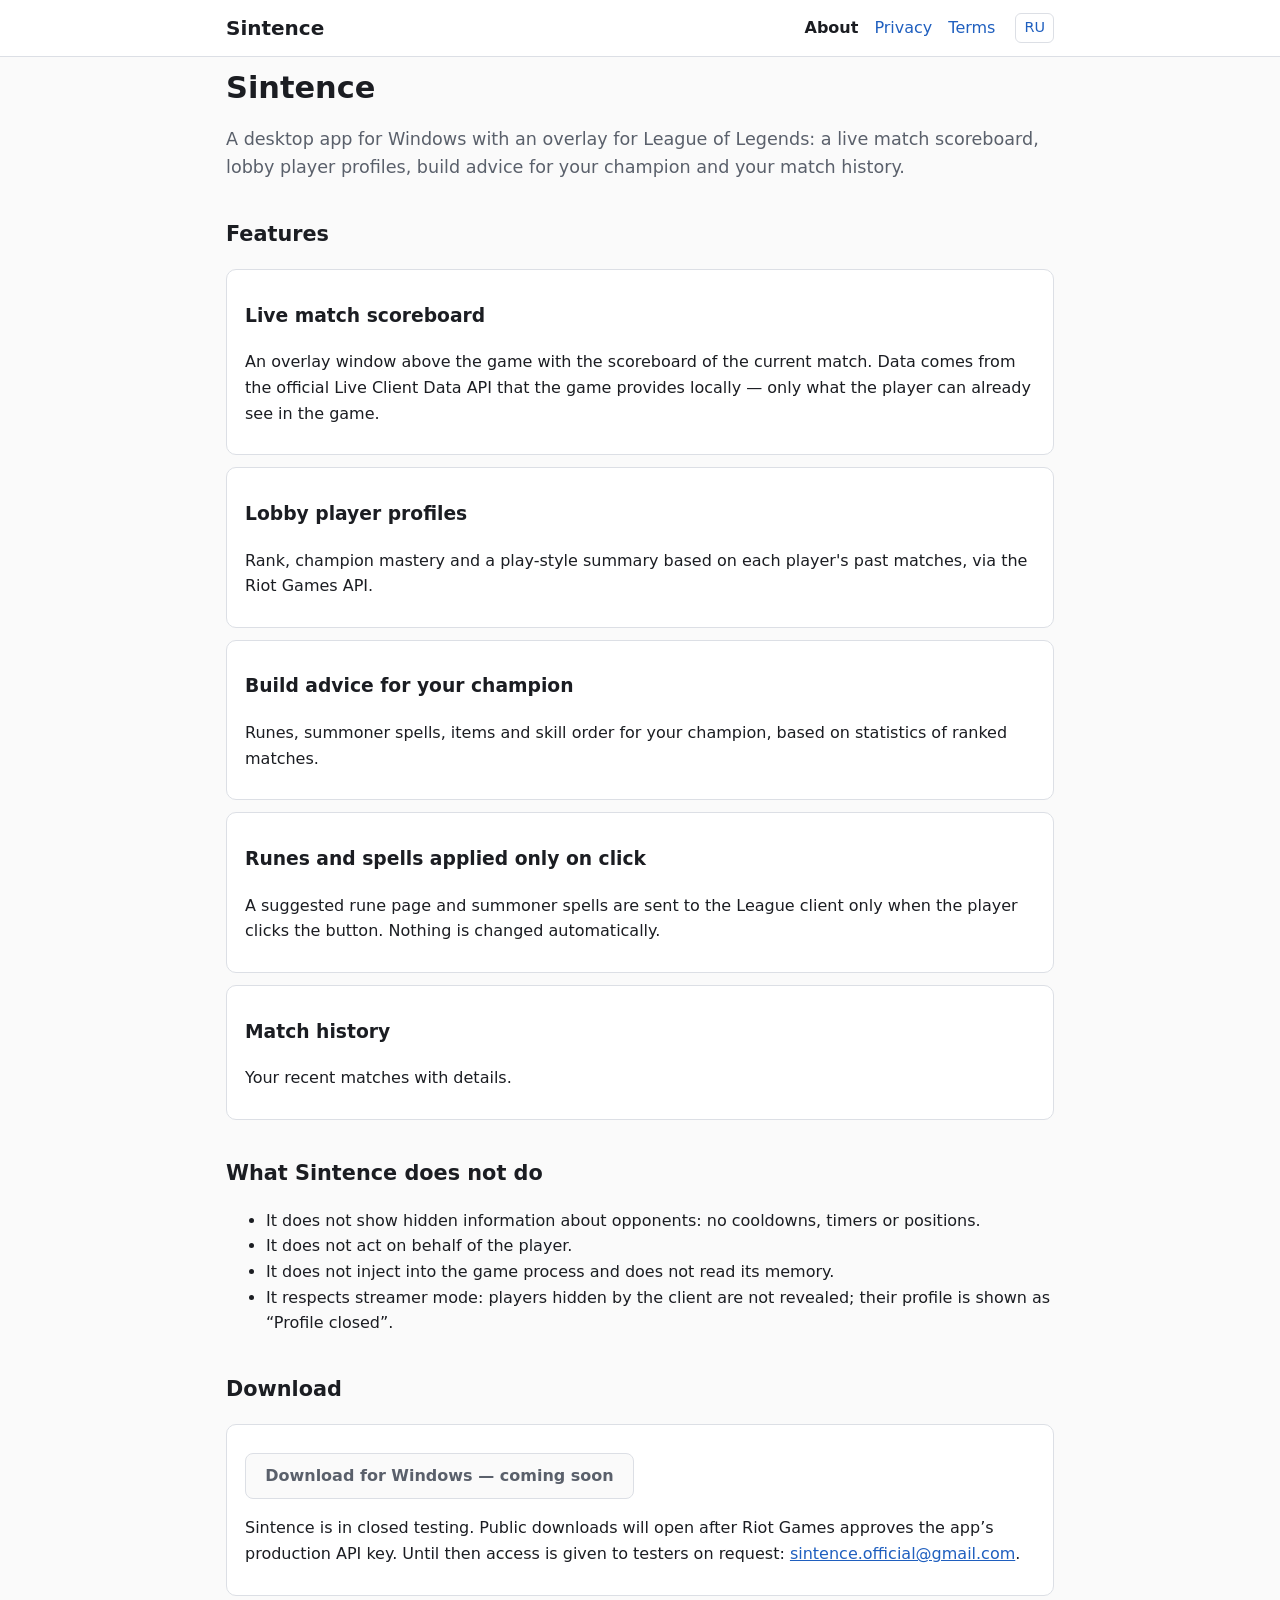
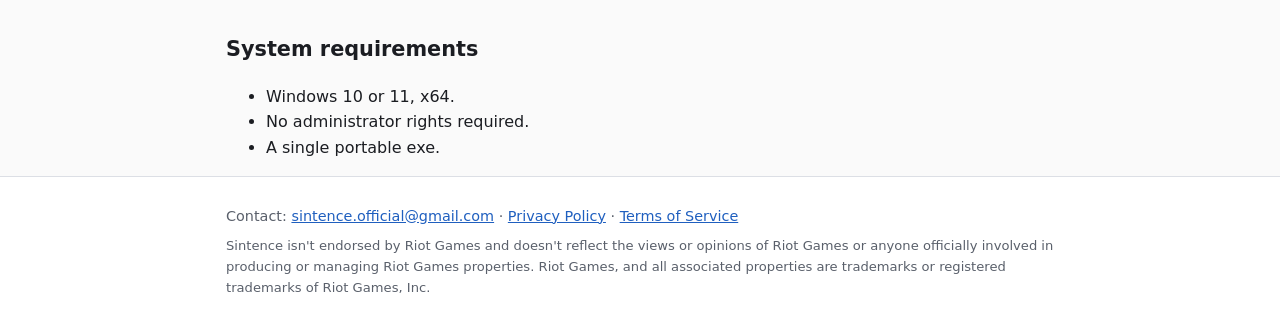
==== index.html @ d27a2a9b "Сайт Sintence: о продукте, Privacy Policy, Terms of Service (EN/RU), заглушка скачивания Co-Authored" ====
<!doctype html>
<html lang="en">
<head>
<meta charset="utf-8">
<meta name="viewport" content="width=device-width, initial-scale=1">
<meta name="color-scheme" content="dark light">
<title>Sintence</title>
<meta name="description" content="Sintence is a Windows overlay app for League of Legends.">
<link rel="stylesheet" href="assets/style.css">
<link rel="alternate" hreflang="ru" href="ru/index.html">
</head>
<body>
<header><div class="wrap">
<a class="brand" href="index.html">Sintence</a>
<nav><a href="index.html" aria-current="page">About</a><a href="privacy.html">Privacy</a><a href="terms.html">Terms</a></nav>
<a class="lang" href="ru/index.html" hreflang="ru" lang="ru">RU</a>
</div></header>
<main class="wrap">
<h1>Sintence</h1>
<p class="lead">A desktop app for Windows with an overlay for League of Legends: a live match scoreboard, lobby player profiles, build advice for your champion and your match history.</p>
<!-- Screenshots will be added here later.
<section class="shots">
  <img src="assets/shot-overlay.png" alt="Sintence overlay">
</section>
-->
<h2>Features</h2>
<div class="card"><h3>Live match scoreboard</h3><p>An overlay window above the game with the scoreboard of the current match. Data comes from the official Live Client Data API that the game provides locally &mdash; only what the player can already see in the game.</p></div>
<div class="card"><h3>Lobby player profiles</h3><p>Rank, champion mastery and a play-style summary based on each player's past matches, via the Riot Games API.</p></div>
<div class="card"><h3>Build advice for your champion</h3><p>Runes, summoner spells, items and skill order for your champion, based on statistics of ranked matches.</p></div>
<div class="card"><h3>Runes and spells applied only on click</h3><p>A suggested rune page and summoner spells are sent to the League client only when the player clicks the button. Nothing is changed automatically.</p></div>
<div class="card"><h3>Match history</h3><p>Your recent matches with details.</p></div>
<h2>What Sintence does not do</h2>
<ul>
<li>It does not show hidden information about opponents: no cooldowns, timers or positions.</li>
<li>It does not act on behalf of the player.</li>
<li>It does not inject into the game process and does not read its memory.</li>
<li>It respects streamer mode: players hidden by the client are not revealed; their profile is shown as &ldquo;Profile closed&rdquo;.</li>
</ul>
<h2 id="download">Download</h2>
<div class="card download"><p><span class="btn" aria-disabled="true">Download for Windows &mdash; coming soon</span></p>
<p>Sintence is in closed testing. Public downloads will open after Riot Games approves the app&rsquo;s production API key. Until then access is given to testers on request: <a href="mailto:sintence.official@gmail.com">sintence.official@gmail.com</a>.</p></div>
<h2>System requirements</h2>
<ul>
<li>Windows 10 or 11, x64.</li>
<li>No administrator rights required.</li>
<li>A single portable exe.</li>
</ul>
</main>
<footer><div class="wrap">
<p>Contact: <a href="mailto:sintence.official@gmail.com">sintence.official@gmail.com</a> · <a href="privacy.html">Privacy Policy</a> · <a href="terms.html">Terms of Service</a></p>
<p class="legal" lang="en">Sintence isn't endorsed by Riot Games and doesn't reflect the views or opinions of Riot Games or anyone officially involved in producing or managing Riot Games properties. Riot Games, and all associated properties are trademarks or registered trademarks of Riot Games, Inc.</p>
</div></footer>
</body>
</html>
---- assets/style.css ----
:root{--bg:#0f1115;--panel:#171a21;--text:#e6e8ec;--muted:#9aa1ad;--accent:#6aa9ff;--border:#2a2f3a}
@media (prefers-color-scheme: light){:root{--bg:#fafafa;--panel:#fff;--text:#1b1d22;--muted:#5a606b;--accent:#1f5fbf;--border:#dcdfe5}}
*{box-sizing:border-box}
html{-webkit-text-size-adjust:100%}
body{margin:0;background:var(--bg);color:var(--text);font:16px/1.6 system-ui,-apple-system,"Segoe UI",Roboto,sans-serif;overflow-wrap:anywhere}
a{color:var(--accent)}
.wrap{max-width:860px;margin:0 auto;padding:0 16px}
header{border-bottom:1px solid var(--border);background:var(--panel)}
header .wrap{display:flex;flex-wrap:wrap;align-items:center;gap:8px 20px;padding-top:12px;padding-bottom:12px}
.brand{font-weight:700;font-size:1.25rem;text-decoration:none;color:var(--text);margin-right:auto}
nav{display:flex;flex-wrap:wrap;gap:4px 16px}
nav a{text-decoration:none}
nav a[aria-current]{color:var(--text);font-weight:600}
.lang{border:1px solid var(--border);border-radius:6px;padding:2px 8px;text-decoration:none;font-size:.9rem}
main{padding:24px 0 40px}
h1{font-size:1.9rem;line-height:1.25;margin:.4em 0}
h2{font-size:1.3rem;margin-top:1.8em}
.lead{font-size:1.1rem;color:var(--muted)}
.card{background:var(--panel);border:1px solid var(--border);border-radius:10px;padding:12px 18px;margin:12px 0}
.table-wrap{overflow-x:auto}
table{border-collapse:collapse;width:100%}
th,td{border:1px solid var(--border);padding:8px 10px;text-align:left;vertical-align:top}
th{background:var(--panel)}
code{font-size:.92em}
footer{border-top:1px solid var(--border);background:var(--panel);color:var(--muted);font-size:.9rem;padding:20px 0}
footer p{margin:.5em 0}
.legal{font-size:.82rem}
.btn{display:inline-block;padding:.6em 1.2em;border-radius:8px;border:1px solid var(--border);background:var(--bg);color:var(--muted);font-weight:600;cursor:not-allowed;user-select:none}
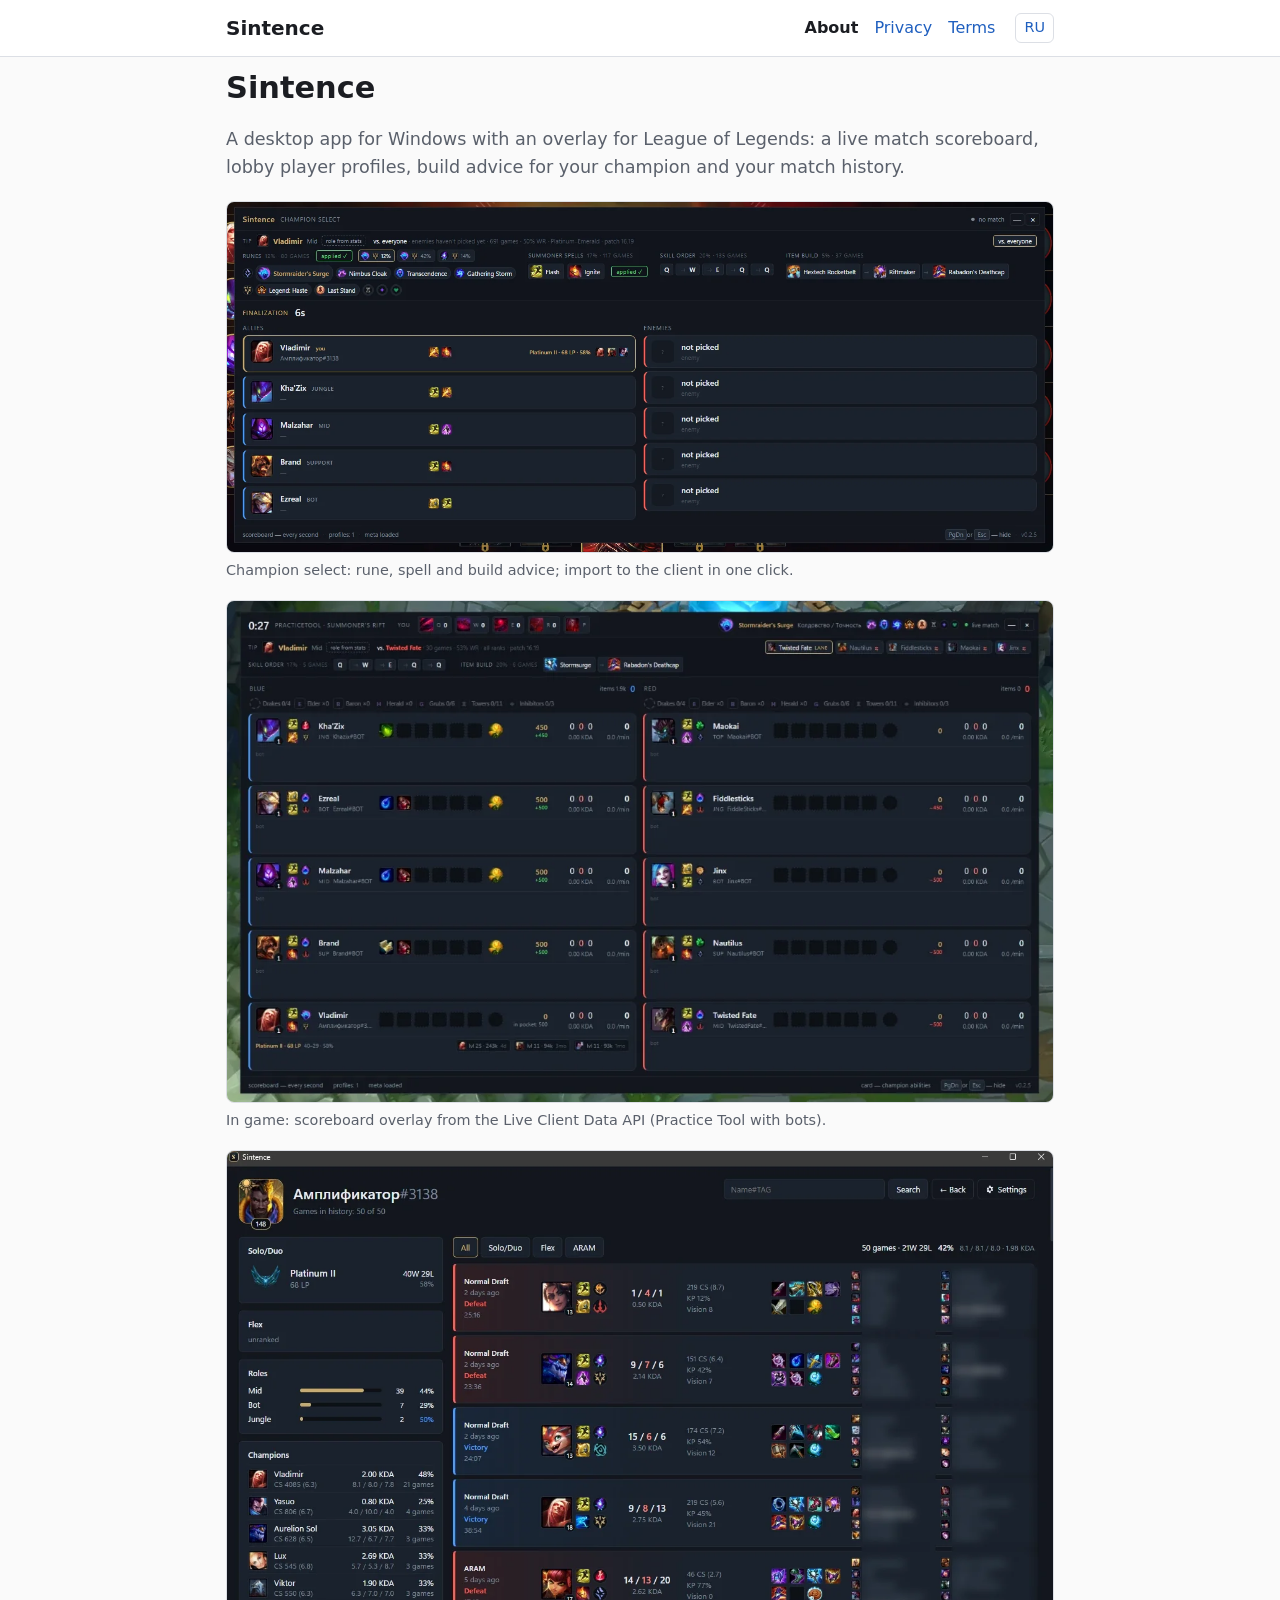
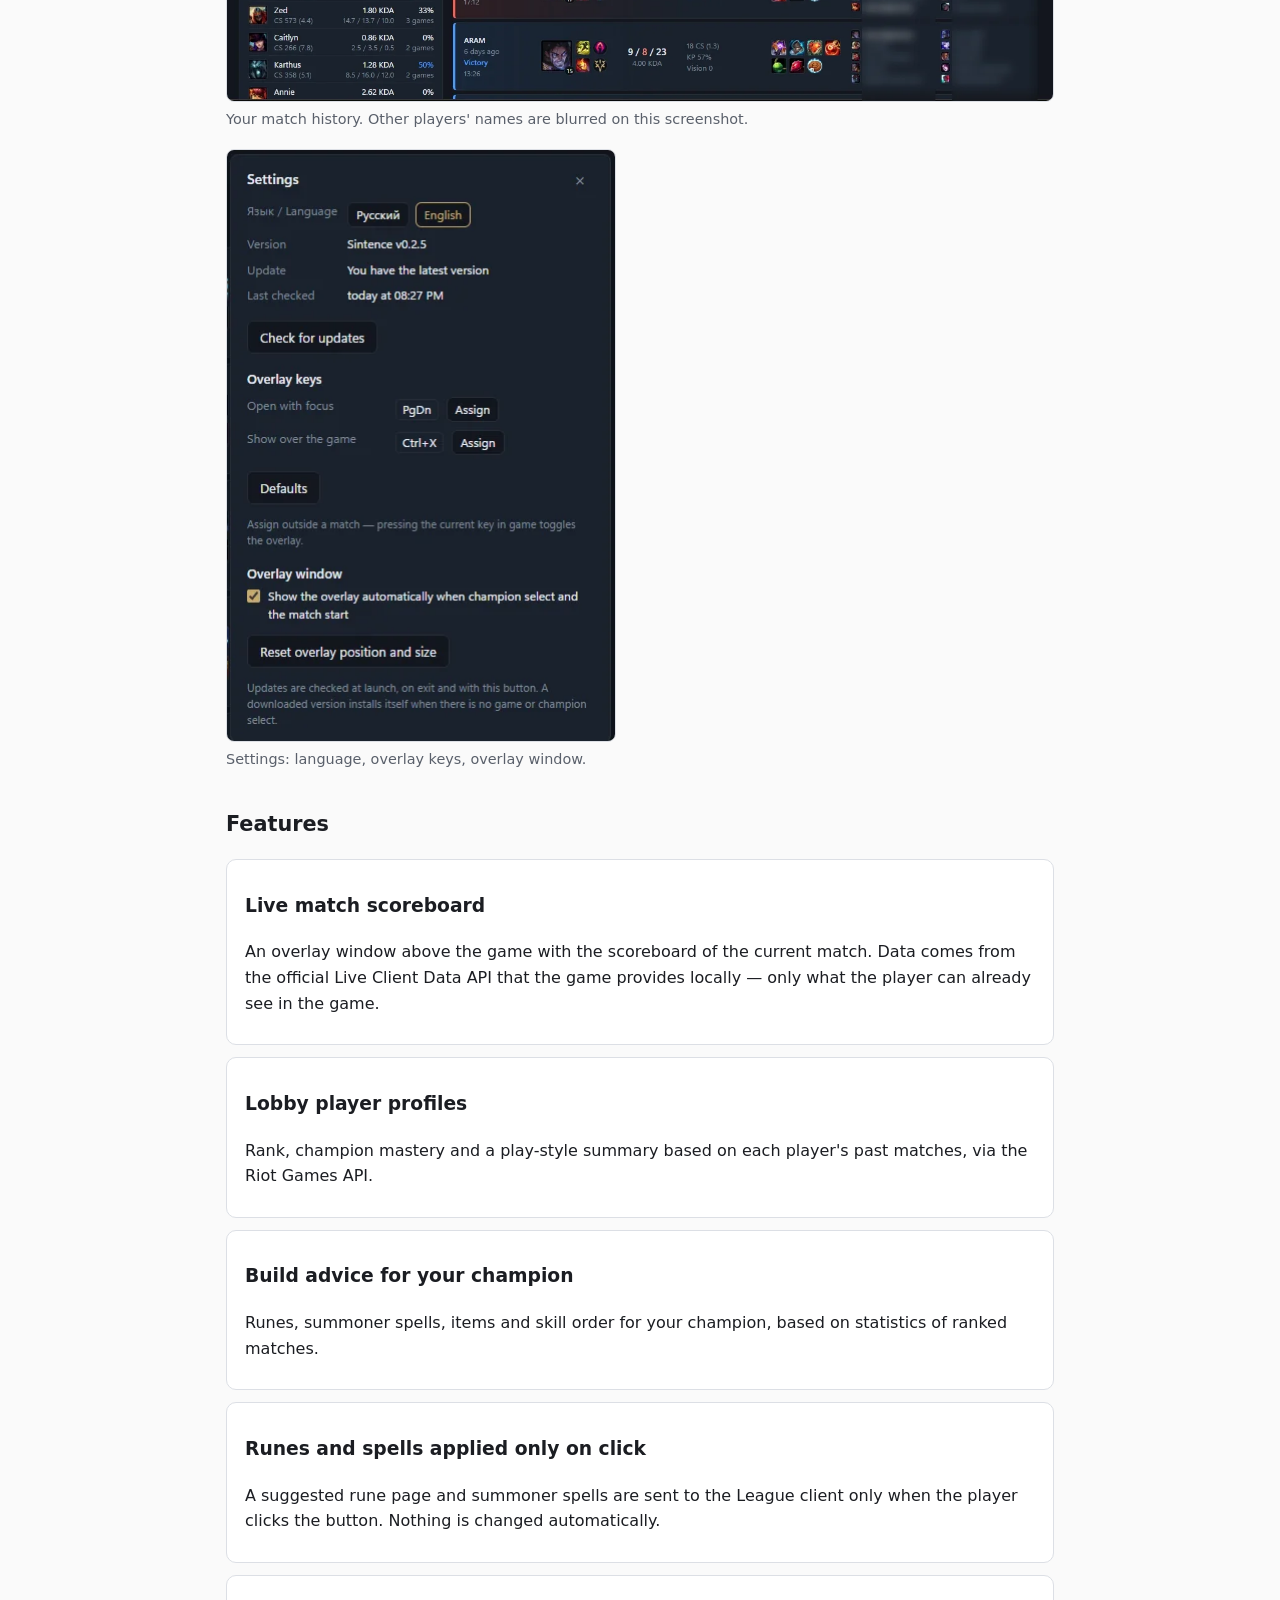
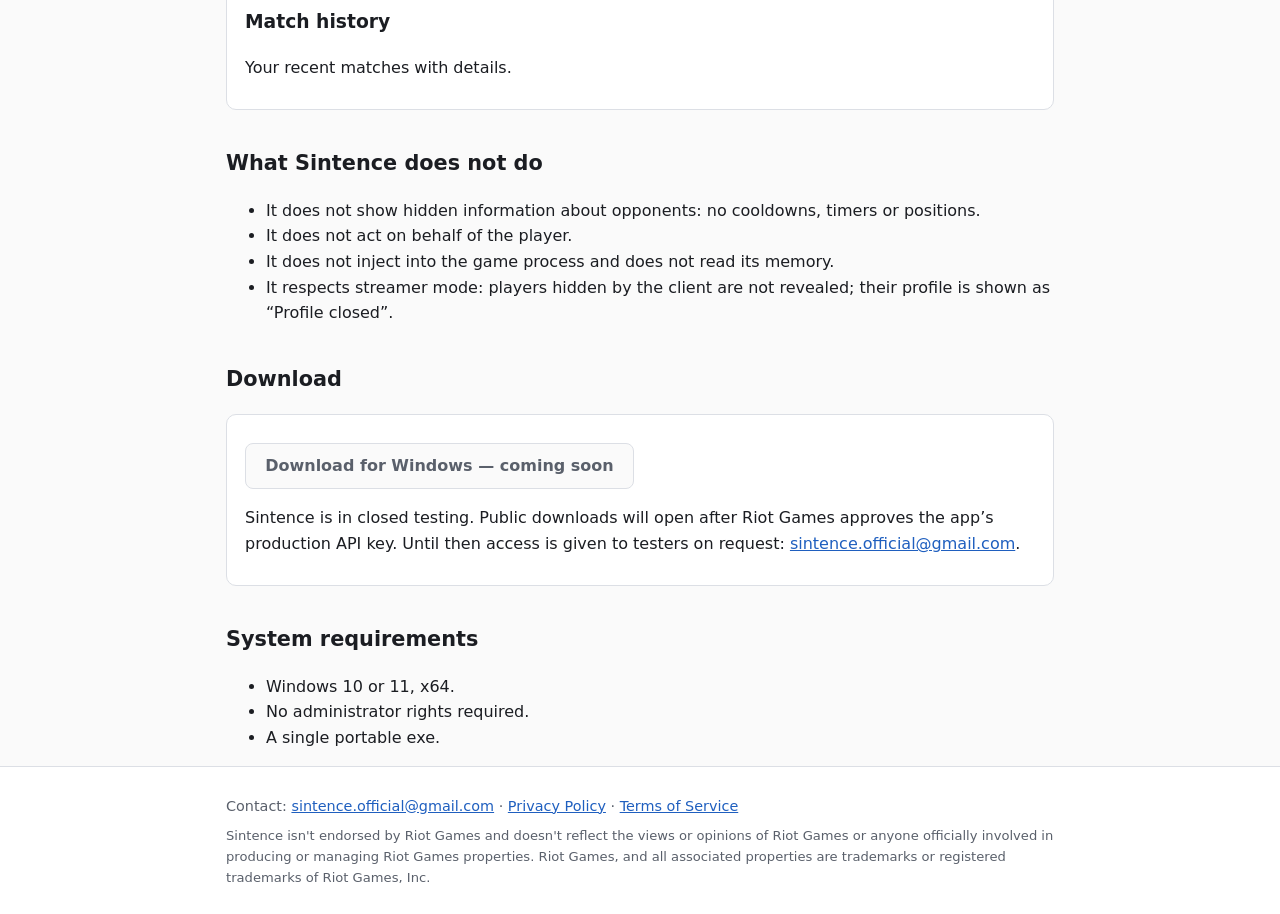
==== commit 8e027be4: "Скриншоты на главной: выбор чемпиона, оверлей в матче, профиль, настройки Co-Authored-By: Claude Opu" ====
--- a/index.html
+++ b/index.html
@@ -7,7 +7,10 @@
 <title>Sintence</title>
 <meta name="description" content="Sintence is a Windows overlay app for League of Legends.">
 <link rel="stylesheet" href="assets/style.css">
-<link rel="alternate" hreflang="ru" href="ru/index.html">
+<link rel="canonical" href="https://sintence.ru/">
+<link rel="alternate" hreflang="en" href="https://sintence.ru/">
+<link rel="alternate" hreflang="ru" href="https://sintence.ru/ru/">
+<link rel="alternate" hreflang="x-default" href="https://sintence.ru/">
 </head>
 <body>
 <header><div class="wrap">
@@ -18,11 +21,12 @@
 <main class="wrap">
 <h1>Sintence</h1>
 <p class="lead">A desktop app for Windows with an overlay for League of Legends: a live match scoreboard, lobby player profiles, build advice for your champion and your match history.</p>
-<!-- Screenshots will be added here later.
 <section class="shots">
-  <img src="assets/shot-overlay.png" alt="Sintence overlay">
+<figure><a href="assets/shot-champselect.webp"><img src="assets/shot-champselect.webp" alt="Sintence in champion select" width="1475" height="625" loading="lazy"></a><figcaption>Champion select: rune, spell and build advice; import to the client in one click.</figcaption></figure>
+<figure><a href="assets/shot-ingame.webp"><img src="assets/shot-ingame.webp" alt="Sintence overlay in a match" width="1170" height="710" loading="lazy"></a><figcaption>In game: scoreboard overlay from the Live Client Data API (Practice Tool with bots).</figcaption></figure>
+<figure><a href="assets/shot-profile.webp"><img src="assets/shot-profile.webp" alt="Sintence profile window" width="1335" height="889" loading="lazy"></a><figcaption>Your match history. Other players' names are blurred on this screenshot.</figcaption></figure>
+<figure class="narrow"><a href="assets/shot-settings.webp"><img src="assets/shot-settings.webp" alt="Sintence settings" width="387" height="589" loading="lazy"></a><figcaption>Settings: language, overlay keys, overlay window.</figcaption></figure>
 </section>
--->
 <h2>Features</h2>
 <div class="card"><h3>Live match scoreboard</h3><p>An overlay window above the game with the scoreboard of the current match. Data comes from the official Live Client Data API that the game provides locally &mdash; only what the player can already see in the game.</p></div>
 <div class="card"><h3>Lobby player profiles</h3><p>Rank, champion mastery and a play-style summary based on each player's past matches, via the Riot Games API.</p></div>
--- a/assets/style.css
+++ b/assets/style.css
@@ -26,3 +26,8 @@
 footer p{margin:.5em 0}
 .legal{font-size:.82rem}
 .btn{display:inline-block;padding:.6em 1.2em;border-radius:8px;border:1px solid var(--border);background:var(--bg);color:var(--muted);font-weight:600;cursor:not-allowed;user-select:none}
+.shots{display:grid;gap:18px;margin:20px 0}
+.shots figure{margin:0}
+.shots img{display:block;width:100%;height:auto;border:1px solid var(--border);border-radius:8px}
+.shots .narrow img{max-width:390px}
+.shots figcaption{color:var(--muted);font-size:.9rem;margin-top:6px}
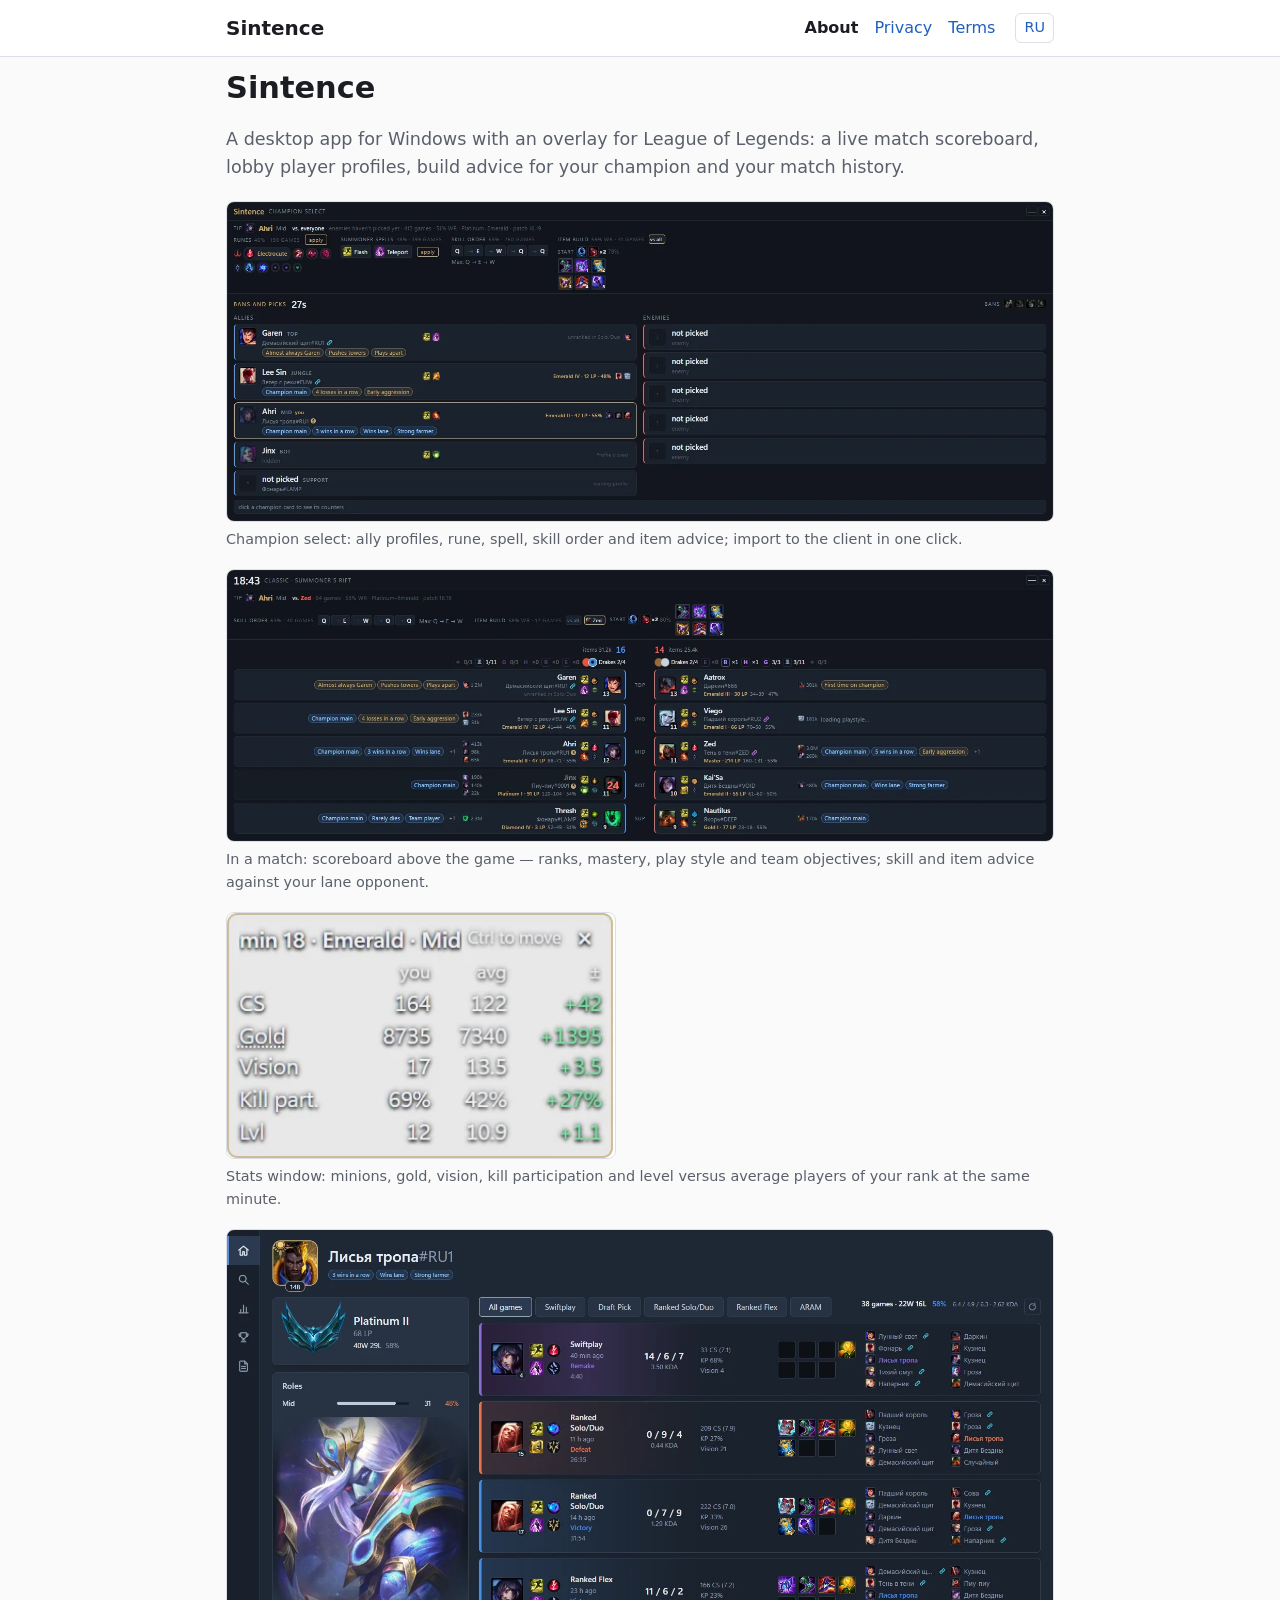
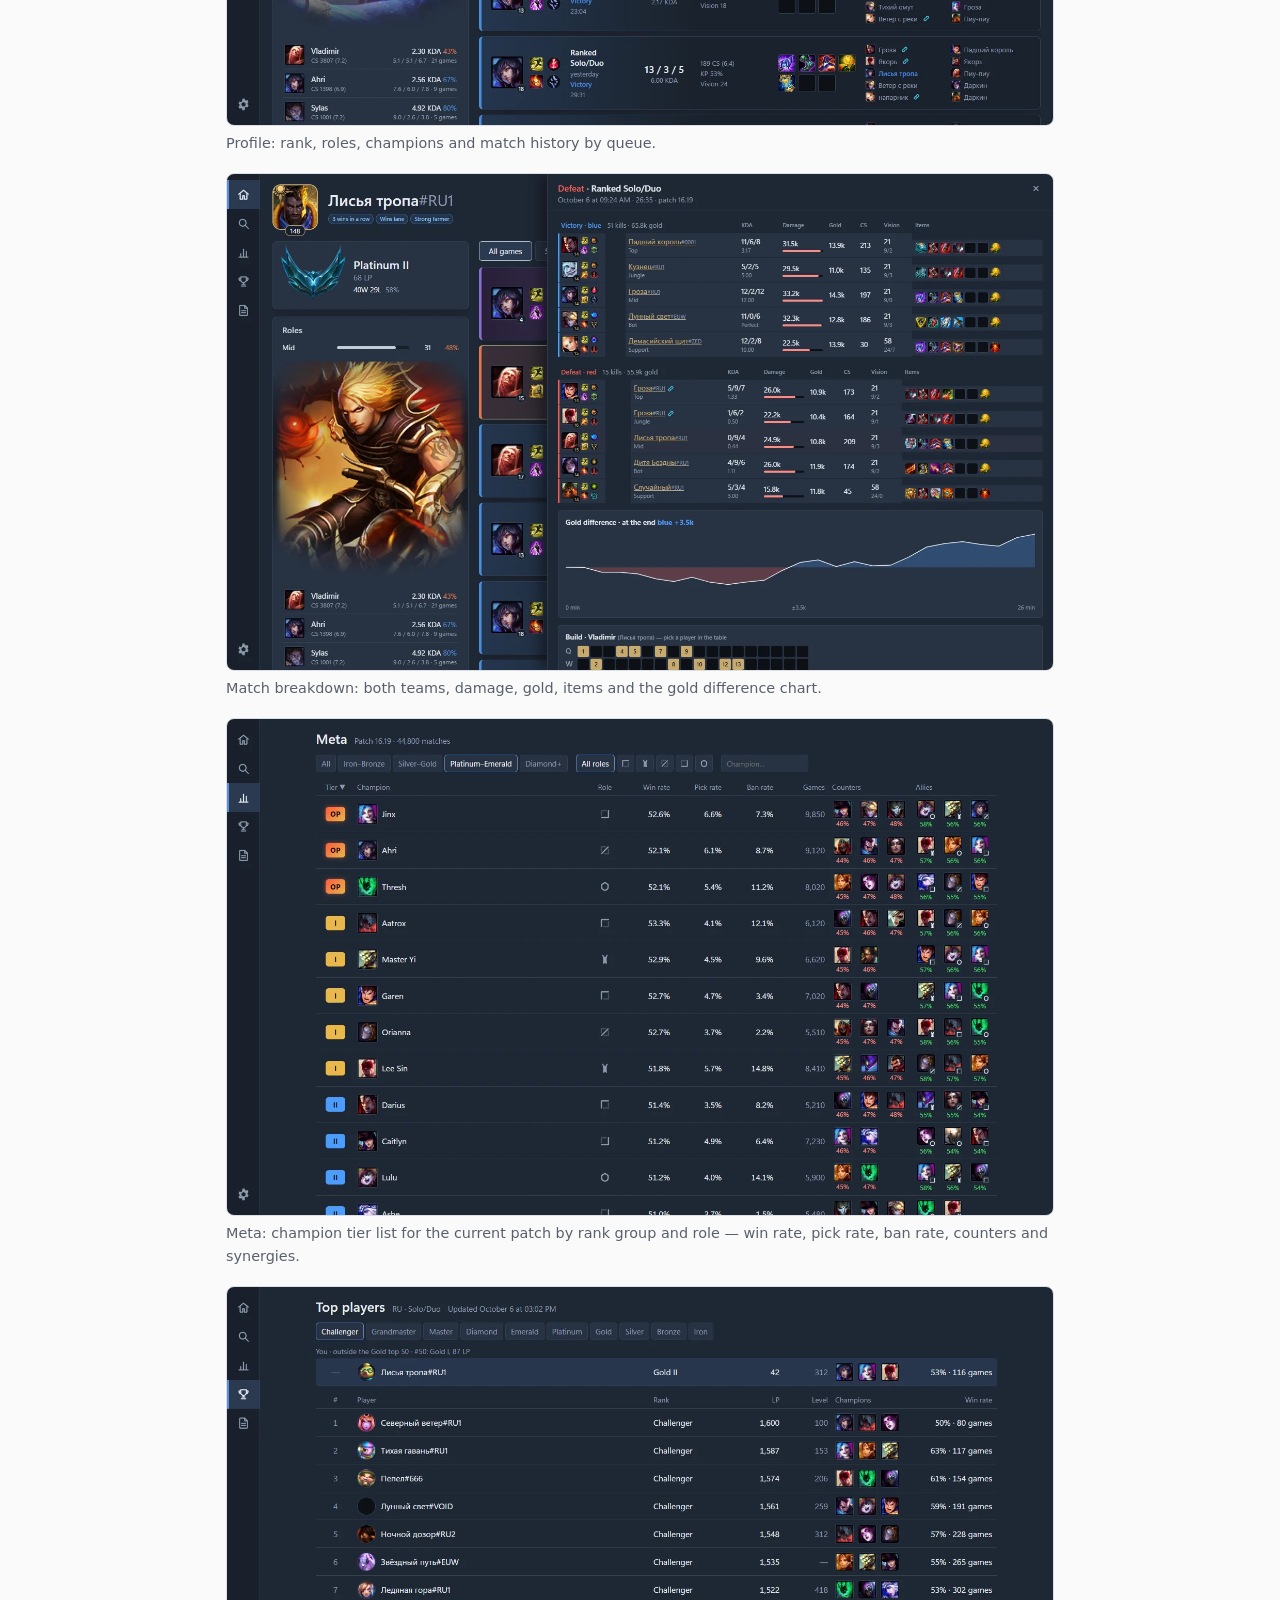
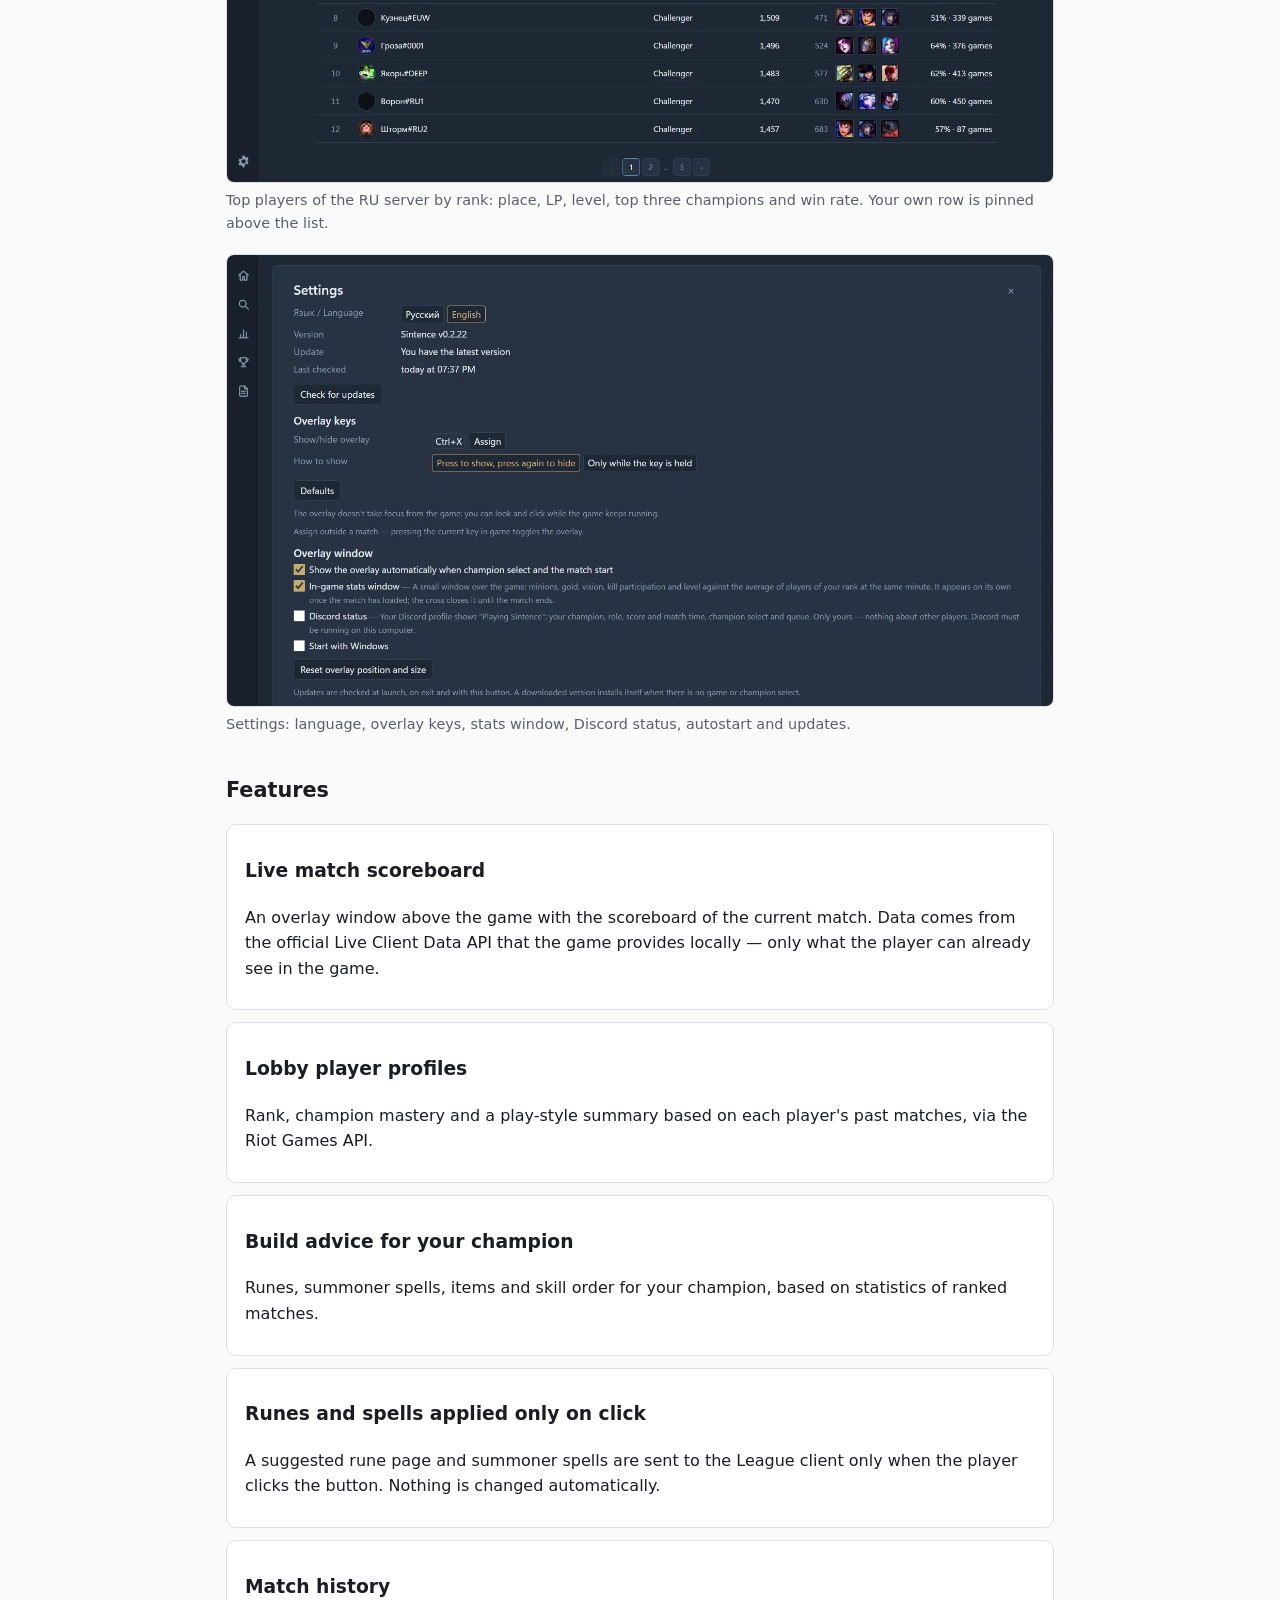
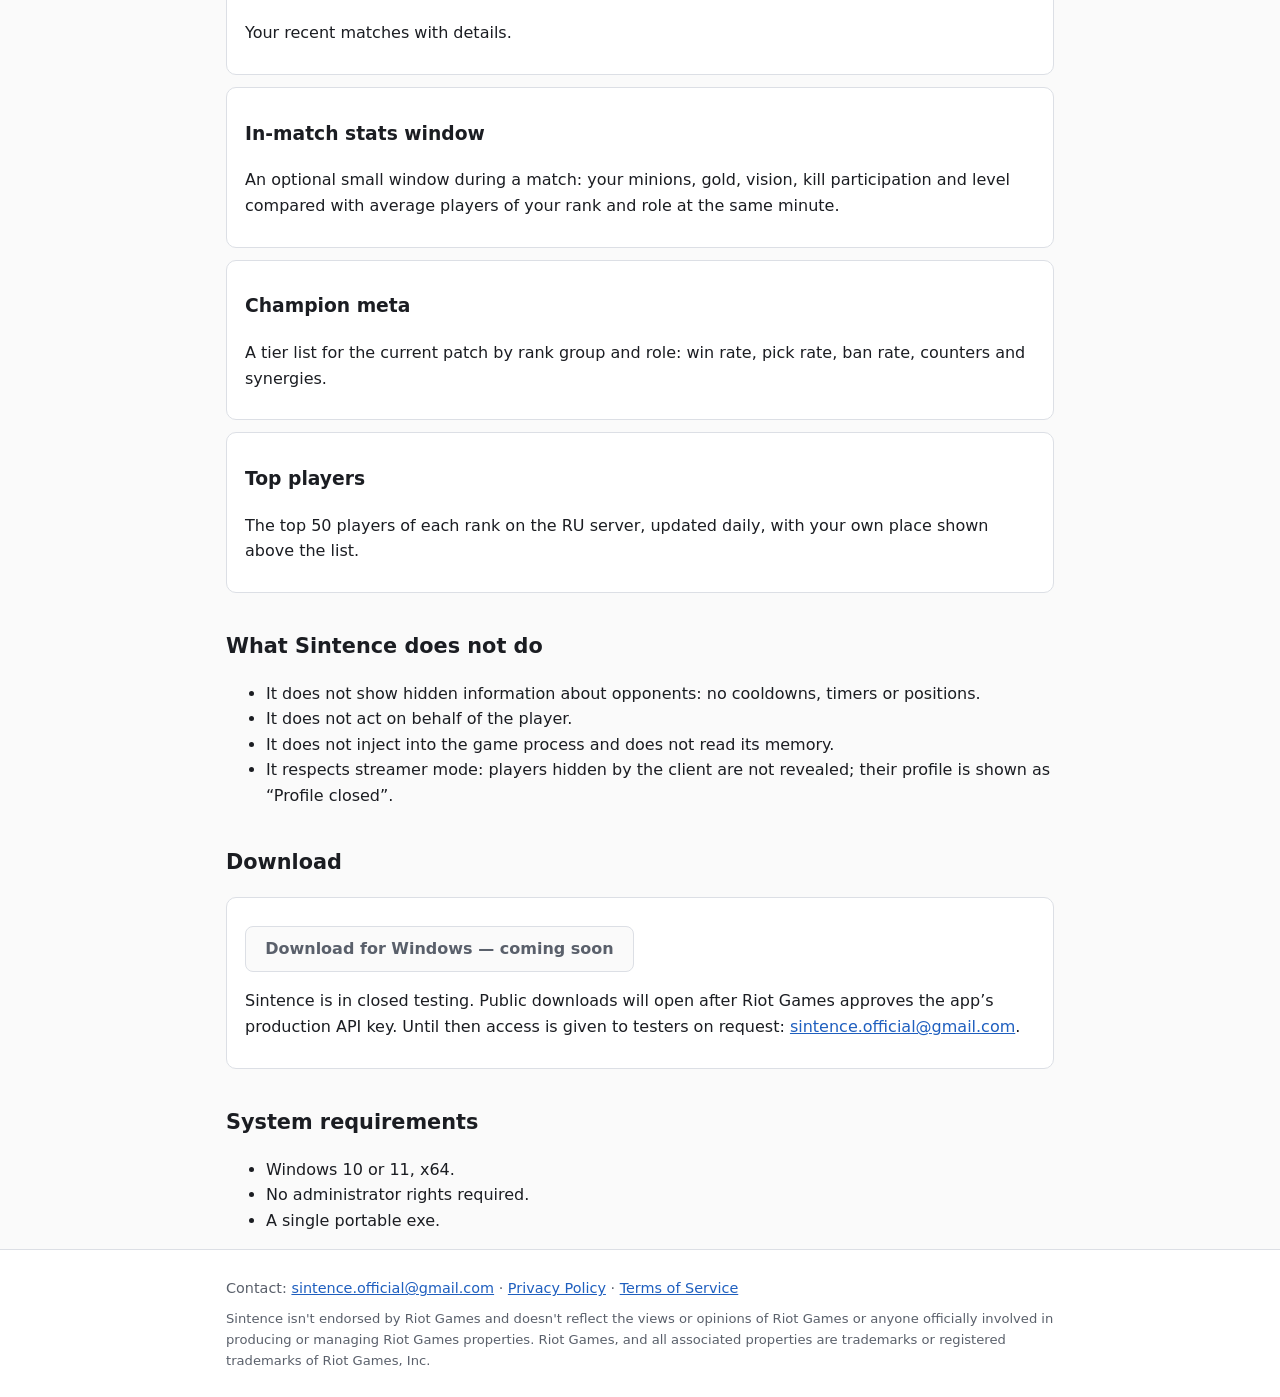
==== commit 1bfdf812: "Главная: новые снимки (8 экранов, ru и en), карточки статистики, меты и топа Co-Authored-By: Claude " ====
--- a/index.html
+++ b/index.html
@@ -22,10 +22,14 @@
 <h1>Sintence</h1>
 <p class="lead">A desktop app for Windows with an overlay for League of Legends: a live match scoreboard, lobby player profiles, build advice for your champion and your match history.</p>
 <section class="shots">
-<figure><a href="assets/shot-champselect.webp"><img src="assets/shot-champselect.webp" alt="Sintence in champion select" width="1475" height="625" loading="lazy"></a><figcaption>Champion select: rune, spell and build advice; import to the client in one click.</figcaption></figure>
-<figure><a href="assets/shot-ingame.webp"><img src="assets/shot-ingame.webp" alt="Sintence overlay in a match" width="1170" height="710" loading="lazy"></a><figcaption>In game: scoreboard overlay from the Live Client Data API (Practice Tool with bots).</figcaption></figure>
-<figure><a href="assets/shot-profile.webp"><img src="assets/shot-profile.webp" alt="Sintence profile window" width="1335" height="889" loading="lazy"></a><figcaption>Your match history. Other players' names are blurred on this screenshot.</figcaption></figure>
-<figure class="narrow"><a href="assets/shot-settings.webp"><img src="assets/shot-settings.webp" alt="Sintence settings" width="387" height="589" loading="lazy"></a><figcaption>Settings: language, overlay keys, overlay window.</figcaption></figure>
+<figure><a href="assets/shot-champselect-en.webp"><img src="assets/shot-champselect-en.webp" alt="Sintence in champion select" width="1600" height="618" loading="lazy"></a><figcaption>Champion select: ally profiles, rune, spell, skill order and item advice; import to the client in one click.</figcaption></figure>
+<figure><a href="assets/shot-ingame-en.webp"><img src="assets/shot-ingame-en.webp" alt="Sintence overlay in a match" width="1600" height="524" loading="lazy"></a><figcaption>In a match: scoreboard above the game — ranks, mastery, play style and team objectives; skill and item advice against your lane opponent.</figcaption></figure>
+<figure class="narrow"><a href="assets/shot-stats-en.webp"><img src="assets/shot-stats-en.webp" alt="In-match stats window" width="190" height="120" loading="lazy"></a><figcaption>Stats window: minions, gold, vision, kill participation and level versus average players of your rank at the same minute.</figcaption></figure>
+<figure><a href="assets/shot-profile-en.webp"><img src="assets/shot-profile-en.webp" alt="Sintence profile window" width="1600" height="960" loading="lazy"></a><figcaption>Profile: rank, roles, champions and match history by queue.</figcaption></figure>
+<figure><a href="assets/shot-match-en.webp"><img src="assets/shot-match-en.webp" alt="Match breakdown" width="1600" height="960" loading="lazy"></a><figcaption>Match breakdown: both teams, damage, gold, items and the gold difference chart.</figcaption></figure>
+<figure><a href="assets/shot-meta-en.webp"><img src="assets/shot-meta-en.webp" alt="Champion meta" width="1600" height="960" loading="lazy"></a><figcaption>Meta: champion tier list for the current patch by rank group and role — win rate, pick rate, ban rate, counters and synergies.</figcaption></figure>
+<figure><a href="assets/shot-ladder-en.webp"><img src="assets/shot-ladder-en.webp" alt="Top players" width="1600" height="960" loading="lazy"></a><figcaption>Top players of the RU server by rank: place, LP, level, top three champions and win rate. Your own row is pinned above the list.</figcaption></figure>
+<figure><a href="assets/shot-settings-en.webp"><img src="assets/shot-settings-en.webp" alt="Sintence settings" width="1600" height="875" loading="lazy"></a><figcaption>Settings: language, overlay keys, stats window, Discord status, autostart and updates.</figcaption></figure>
 </section>
 <h2>Features</h2>
 <div class="card"><h3>Live match scoreboard</h3><p>An overlay window above the game with the scoreboard of the current match. Data comes from the official Live Client Data API that the game provides locally &mdash; only what the player can already see in the game.</p></div>
@@ -33,6 +37,9 @@
 <div class="card"><h3>Build advice for your champion</h3><p>Runes, summoner spells, items and skill order for your champion, based on statistics of ranked matches.</p></div>
 <div class="card"><h3>Runes and spells applied only on click</h3><p>A suggested rune page and summoner spells are sent to the League client only when the player clicks the button. Nothing is changed automatically.</p></div>
 <div class="card"><h3>Match history</h3><p>Your recent matches with details.</p></div>
+<div class="card"><h3>In-match stats window</h3><p>An optional small window during a match: your minions, gold, vision, kill participation and level compared with average players of your rank and role at the same minute.</p></div>
+<div class="card"><h3>Champion meta</h3><p>A tier list for the current patch by rank group and role: win rate, pick rate, ban rate, counters and synergies.</p></div>
+<div class="card"><h3>Top players</h3><p>The top 50 players of each rank on the RU server, updated daily, with your own place shown above the list.</p></div>
 <h2>What Sintence does not do</h2>
 <ul>
 <li>It does not show hidden information about opponents: no cooldowns, timers or positions.</li>
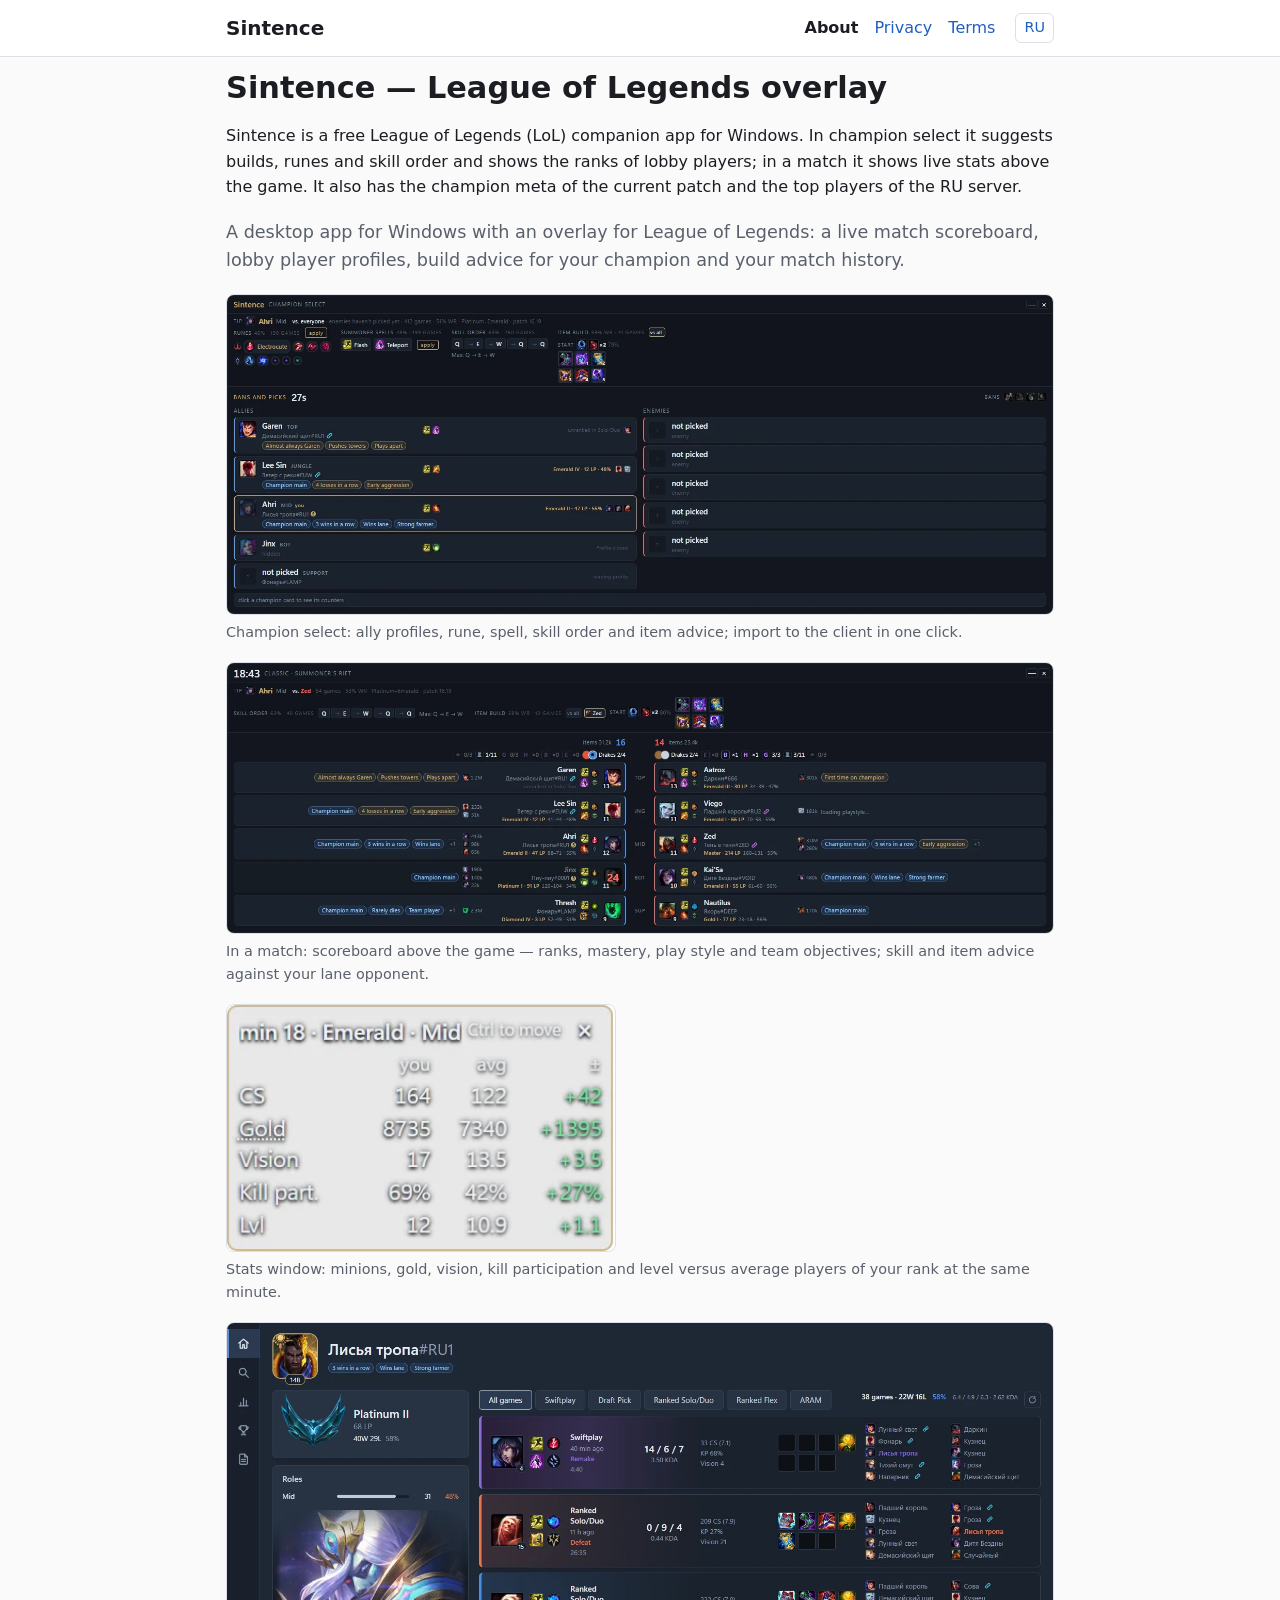
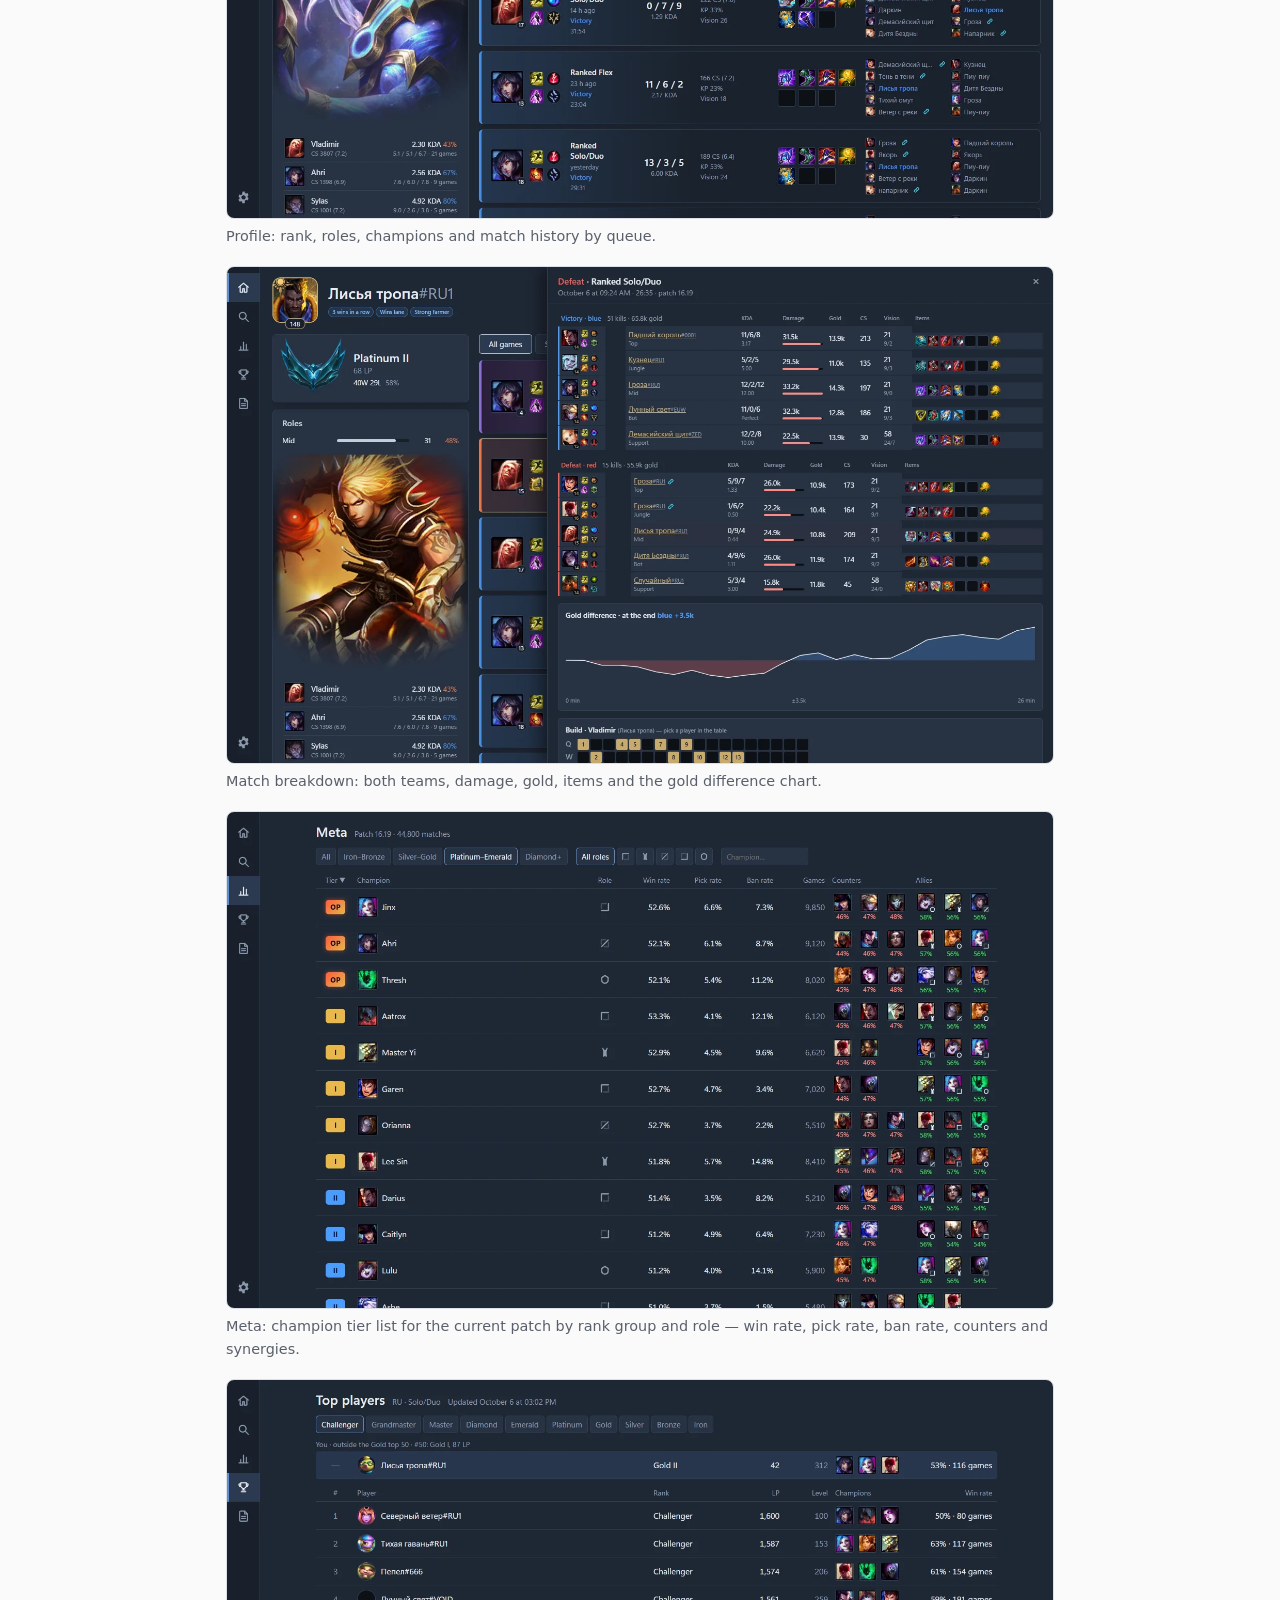
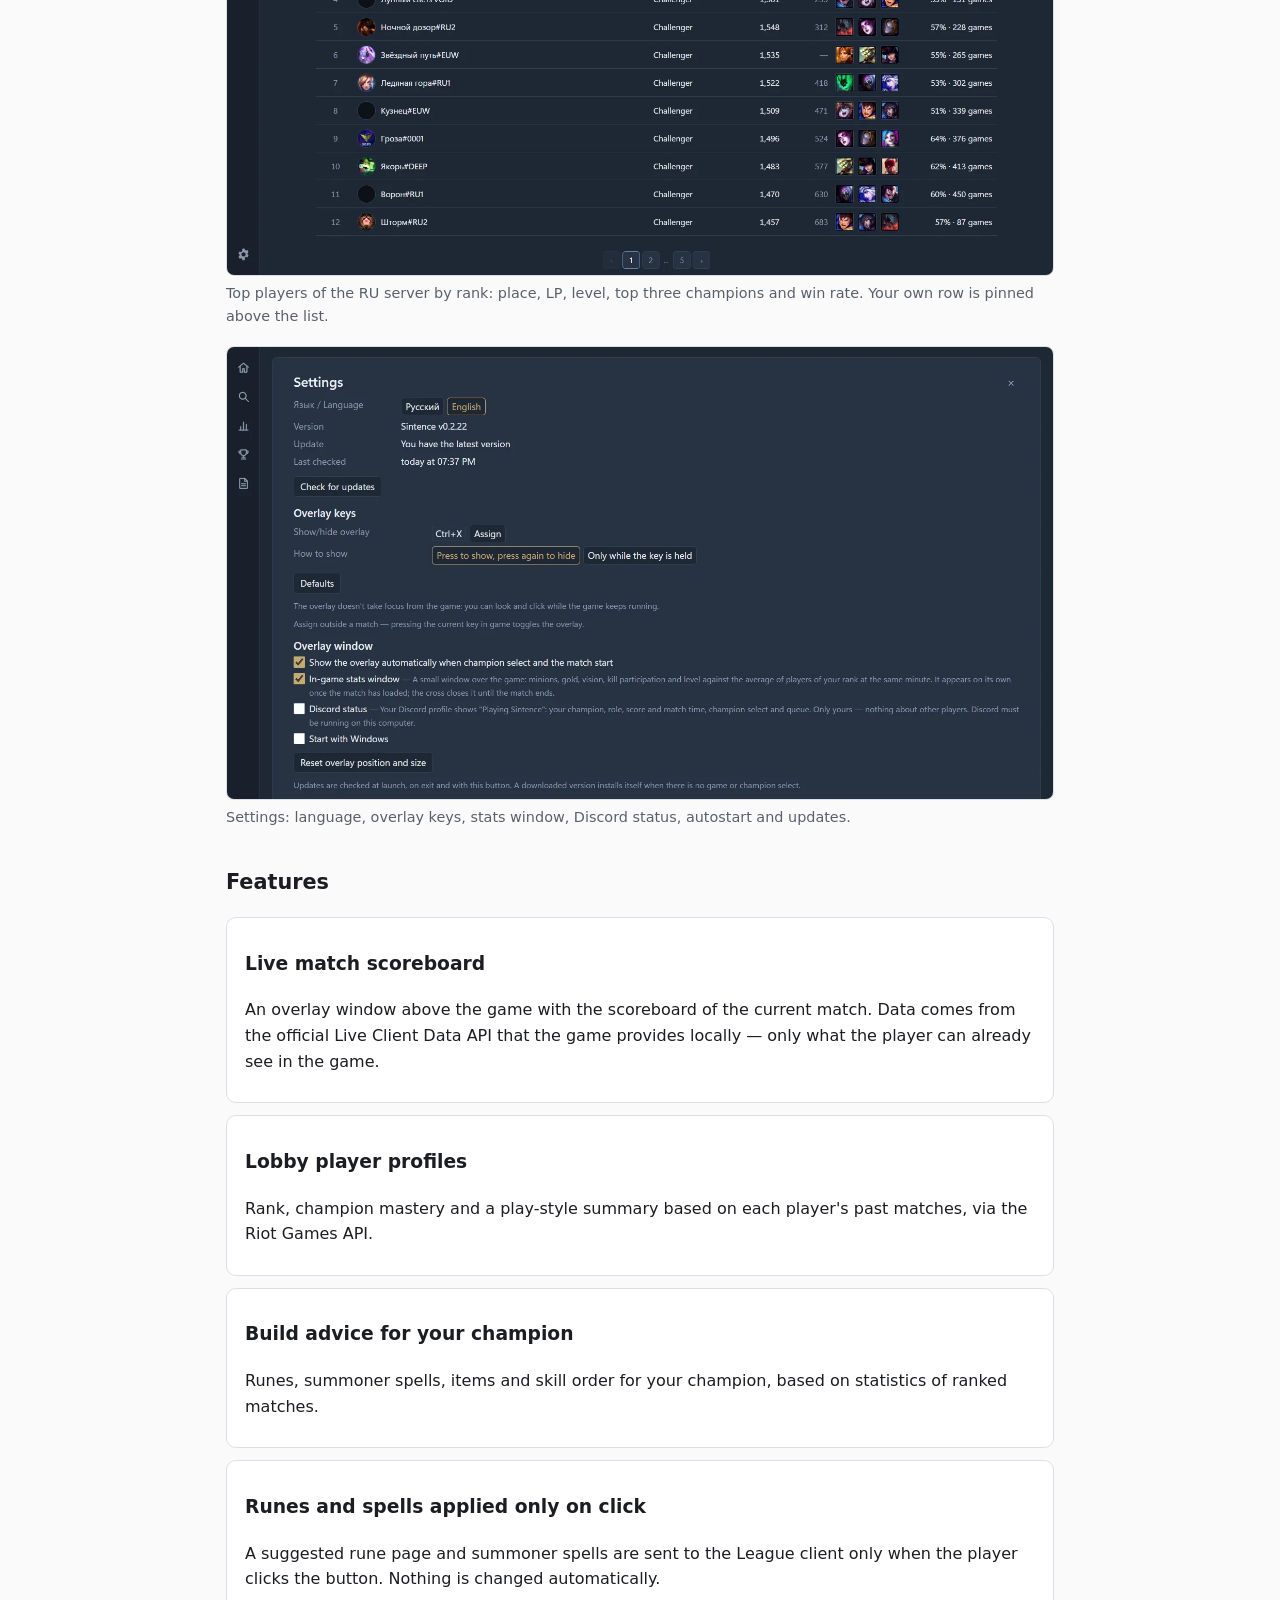
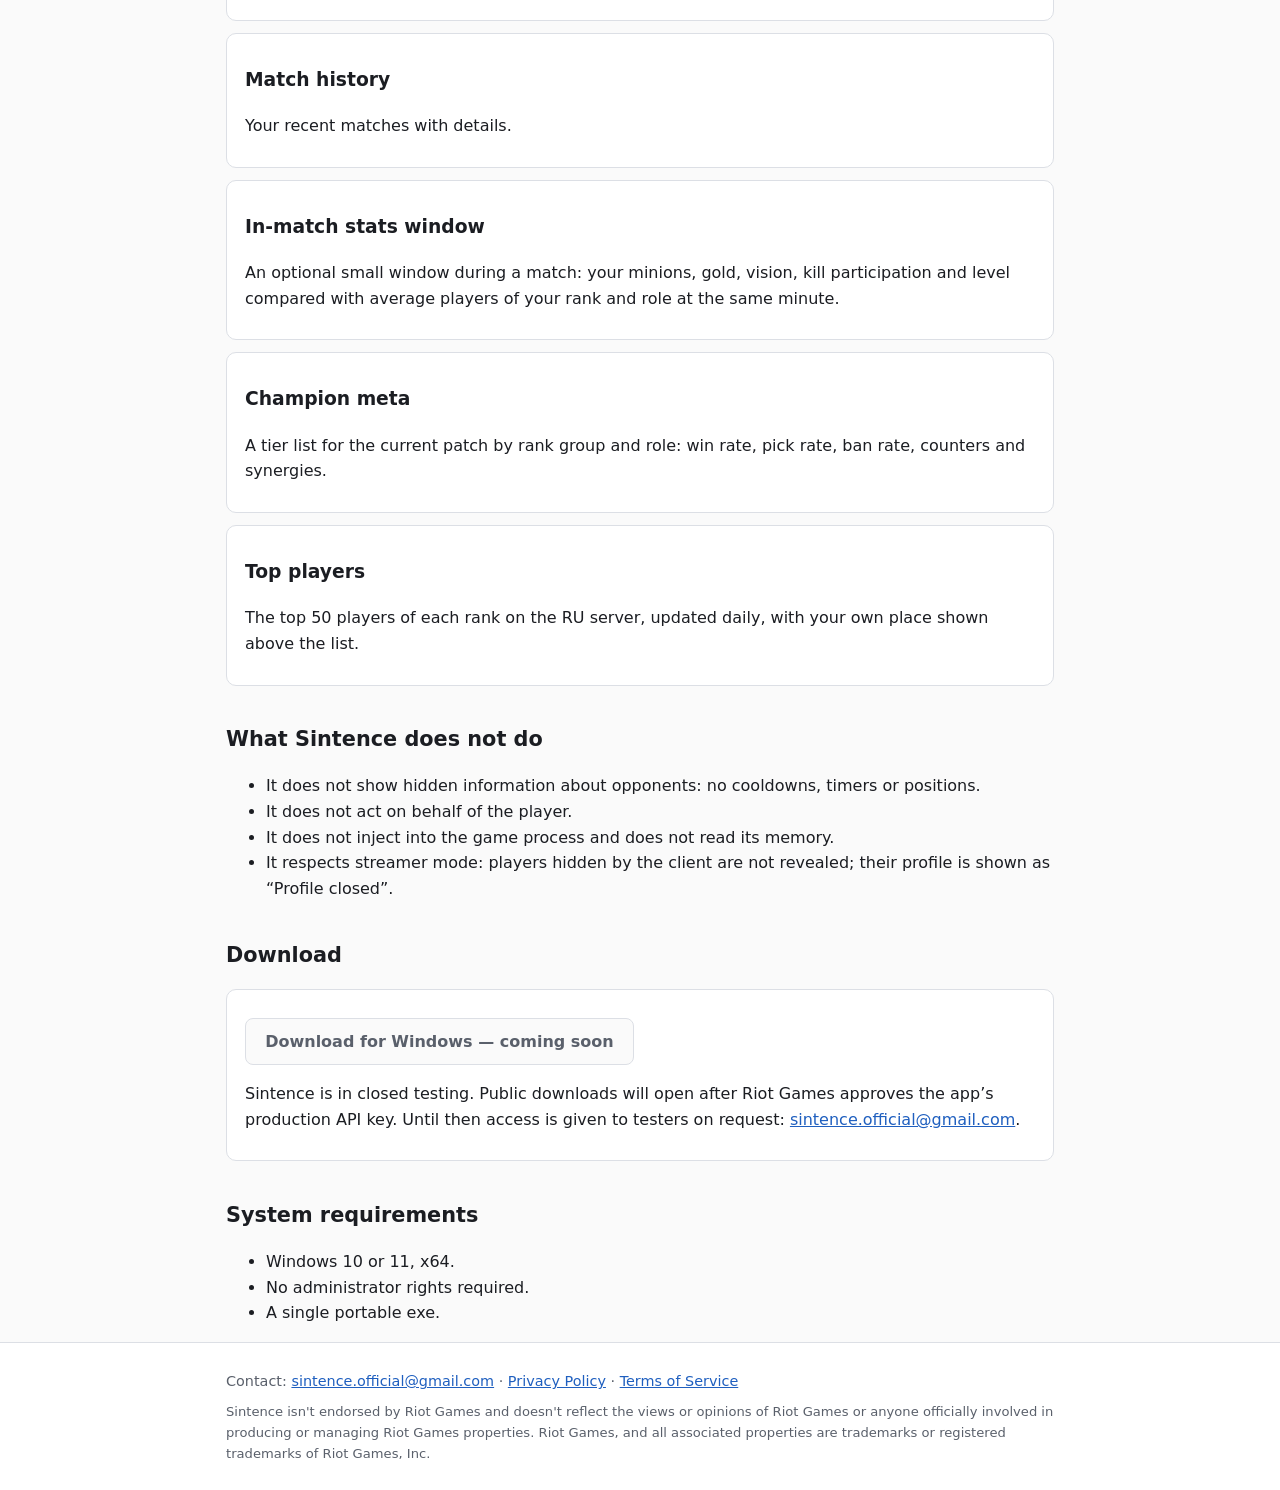
==== commit dd9572e2: "Поисковики: заголовки и описания с ключевыми словами, Open Graph, JSON-LD, иконка Новый h1 и вводный" ====
--- a/index.html
+++ b/index.html
@@ -4,13 +4,46 @@
 <meta charset="utf-8">
 <meta name="viewport" content="width=device-width, initial-scale=1">
 <meta name="color-scheme" content="dark light">
-<title>Sintence</title>
-<meta name="description" content="Sintence is a Windows overlay app for League of Legends.">
+<title>Sintence — League of Legends overlay and companion app: builds, runes, live match stats</title>
+<meta name="description" content="Sintence is a free League of Legends (LoL) overlay for Windows: builds and runes, lobby player ranks, live match stats, champion meta and RU top players.">
 <link rel="stylesheet" href="assets/style.css">
 <link rel="canonical" href="https://sintence.ru/">
 <link rel="alternate" hreflang="en" href="https://sintence.ru/">
 <link rel="alternate" hreflang="ru" href="https://sintence.ru/ru/">
 <link rel="alternate" hreflang="x-default" href="https://sintence.ru/">
+<link rel="icon" href="favicon.ico" sizes="32x32">
+<link rel="icon" href="favicon.svg" type="image/svg+xml">
+<link rel="apple-touch-icon" href="apple-touch-icon.png">
+<meta name="theme-color" content="#0f1115">
+<meta property="og:type" content="website">
+<meta property="og:site_name" content="Sintence">
+<meta property="og:title" content="Sintence — League of Legends overlay and companion app: builds, runes, live match stats">
+<meta property="og:description" content="Sintence is a free League of Legends (LoL) overlay for Windows: builds and runes, lobby player ranks, live match stats, champion meta and RU top players.">
+<meta property="og:url" content="https://sintence.ru/">
+<meta property="og:image" content="https://sintence.ru/assets/shot-ingame-en.webp">
+<meta property="og:image:width" content="1600">
+<meta property="og:image:height" content="524">
+<meta property="og:locale" content="en_US">
+<meta property="og:locale:alternate" content="ru_RU">
+<meta name="twitter:card" content="summary_large_image">
+<script type="application/ld+json">
+{
+ "@context": "https://schema.org",
+ "@type": "SoftwareApplication",
+ "name": "Sintence",
+ "applicationCategory": "GameApplication",
+ "operatingSystem": "Windows",
+ "url": "https://sintence.ru/",
+ "description": "Sintence is a free League of Legends (LoL) overlay for Windows: builds and runes, lobby player ranks, live match stats, champion meta and RU top players.",
+ "inLanguage": "en",
+ "image": "https://sintence.ru/assets/shot-ingame-en.webp",
+ "offers": {
+  "@type": "Offer",
+  "price": "0",
+  "priceCurrency": "USD"
+ }
+}
+</script>
 </head>
 <body>
 <header><div class="wrap">
@@ -19,7 +52,8 @@
 <a class="lang" href="ru/index.html" hreflang="ru" lang="ru">RU</a>
 </div></header>
 <main class="wrap">
-<h1>Sintence</h1>
+<h1>Sintence — League of Legends overlay</h1>
+<p>Sintence is a free League of Legends (LoL) companion app for Windows. In champion select it suggests builds, runes and skill order and shows the ranks of lobby players; in a match it shows live stats above the game. It also has the champion meta of the current patch and the top players of the RU server.</p>
 <p class="lead">A desktop app for Windows with an overlay for League of Legends: a live match scoreboard, lobby player profiles, build advice for your champion and your match history.</p>
 <section class="shots">
 <figure><a href="assets/shot-champselect-en.webp"><img src="assets/shot-champselect-en.webp" alt="Sintence in champion select" width="1600" height="618" loading="lazy"></a><figcaption>Champion select: ally profiles, rune, spell, skill order and item advice; import to the client in one click.</figcaption></figure>
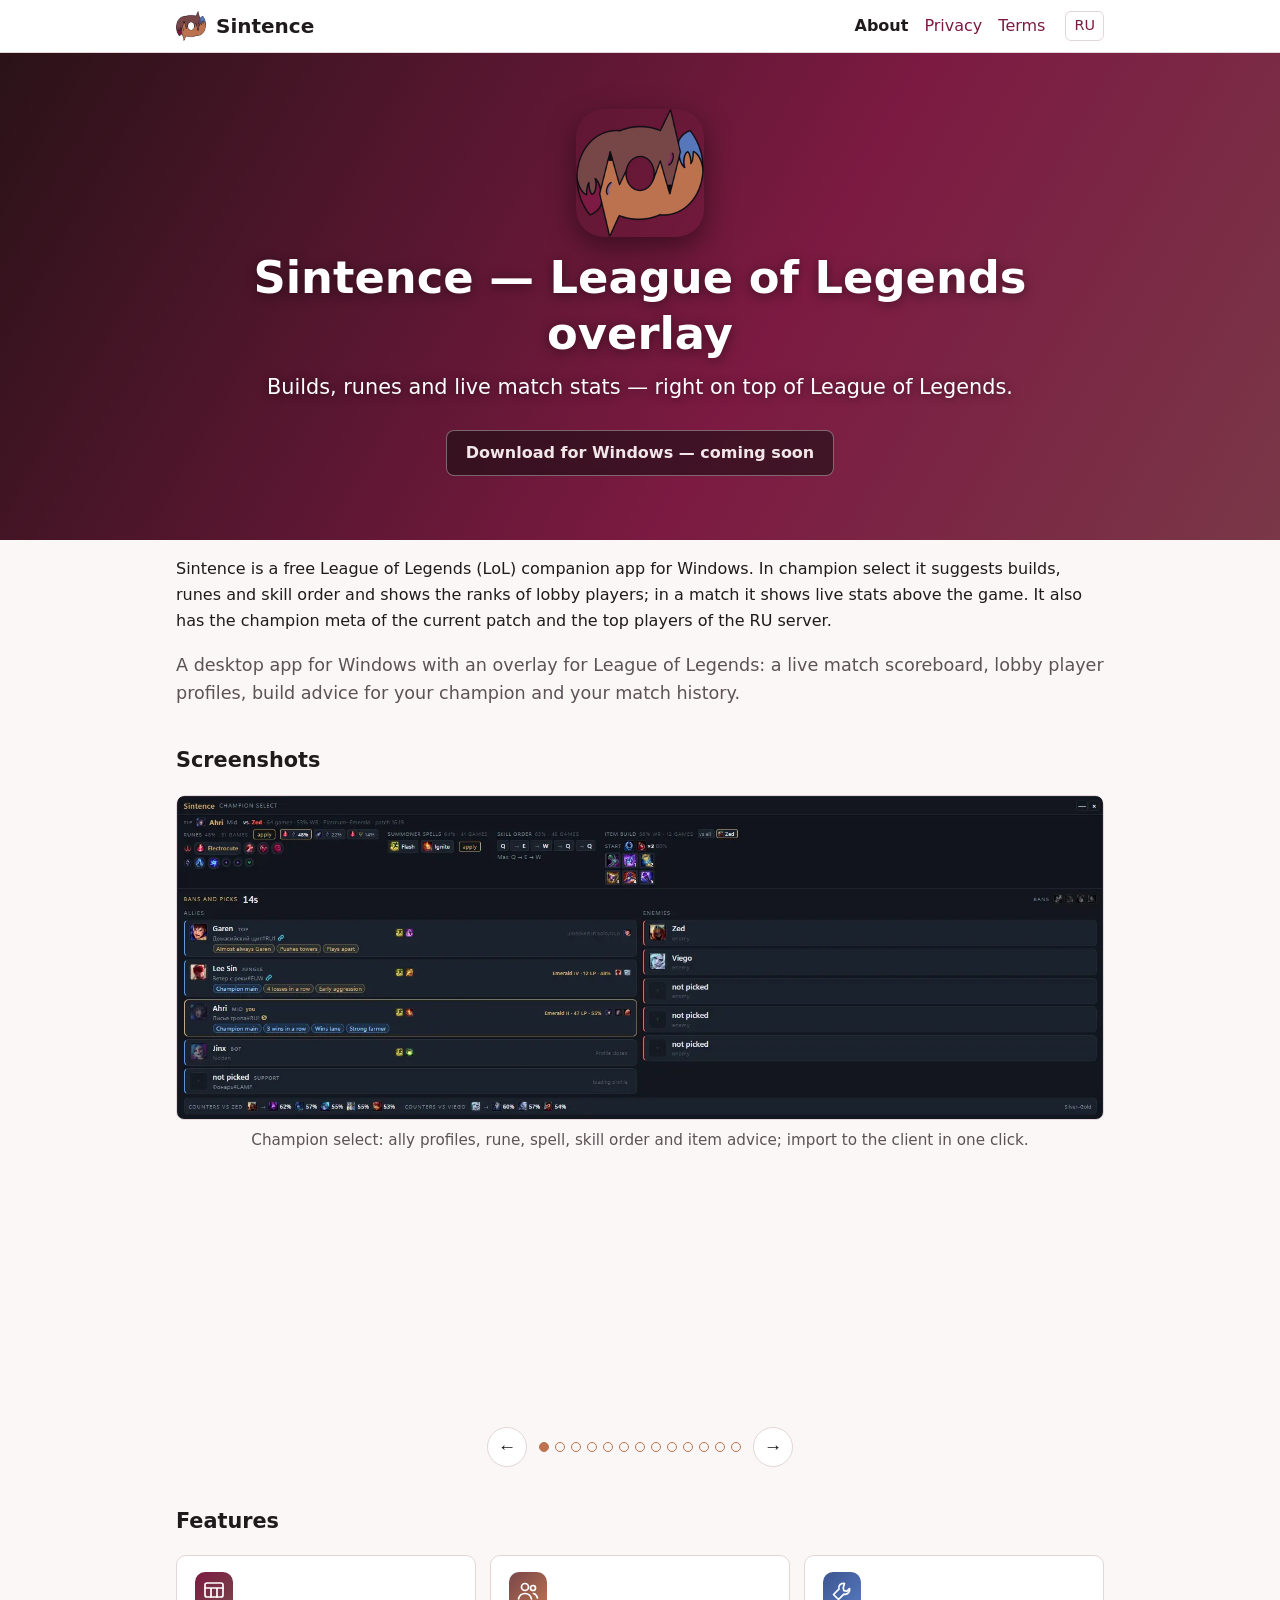
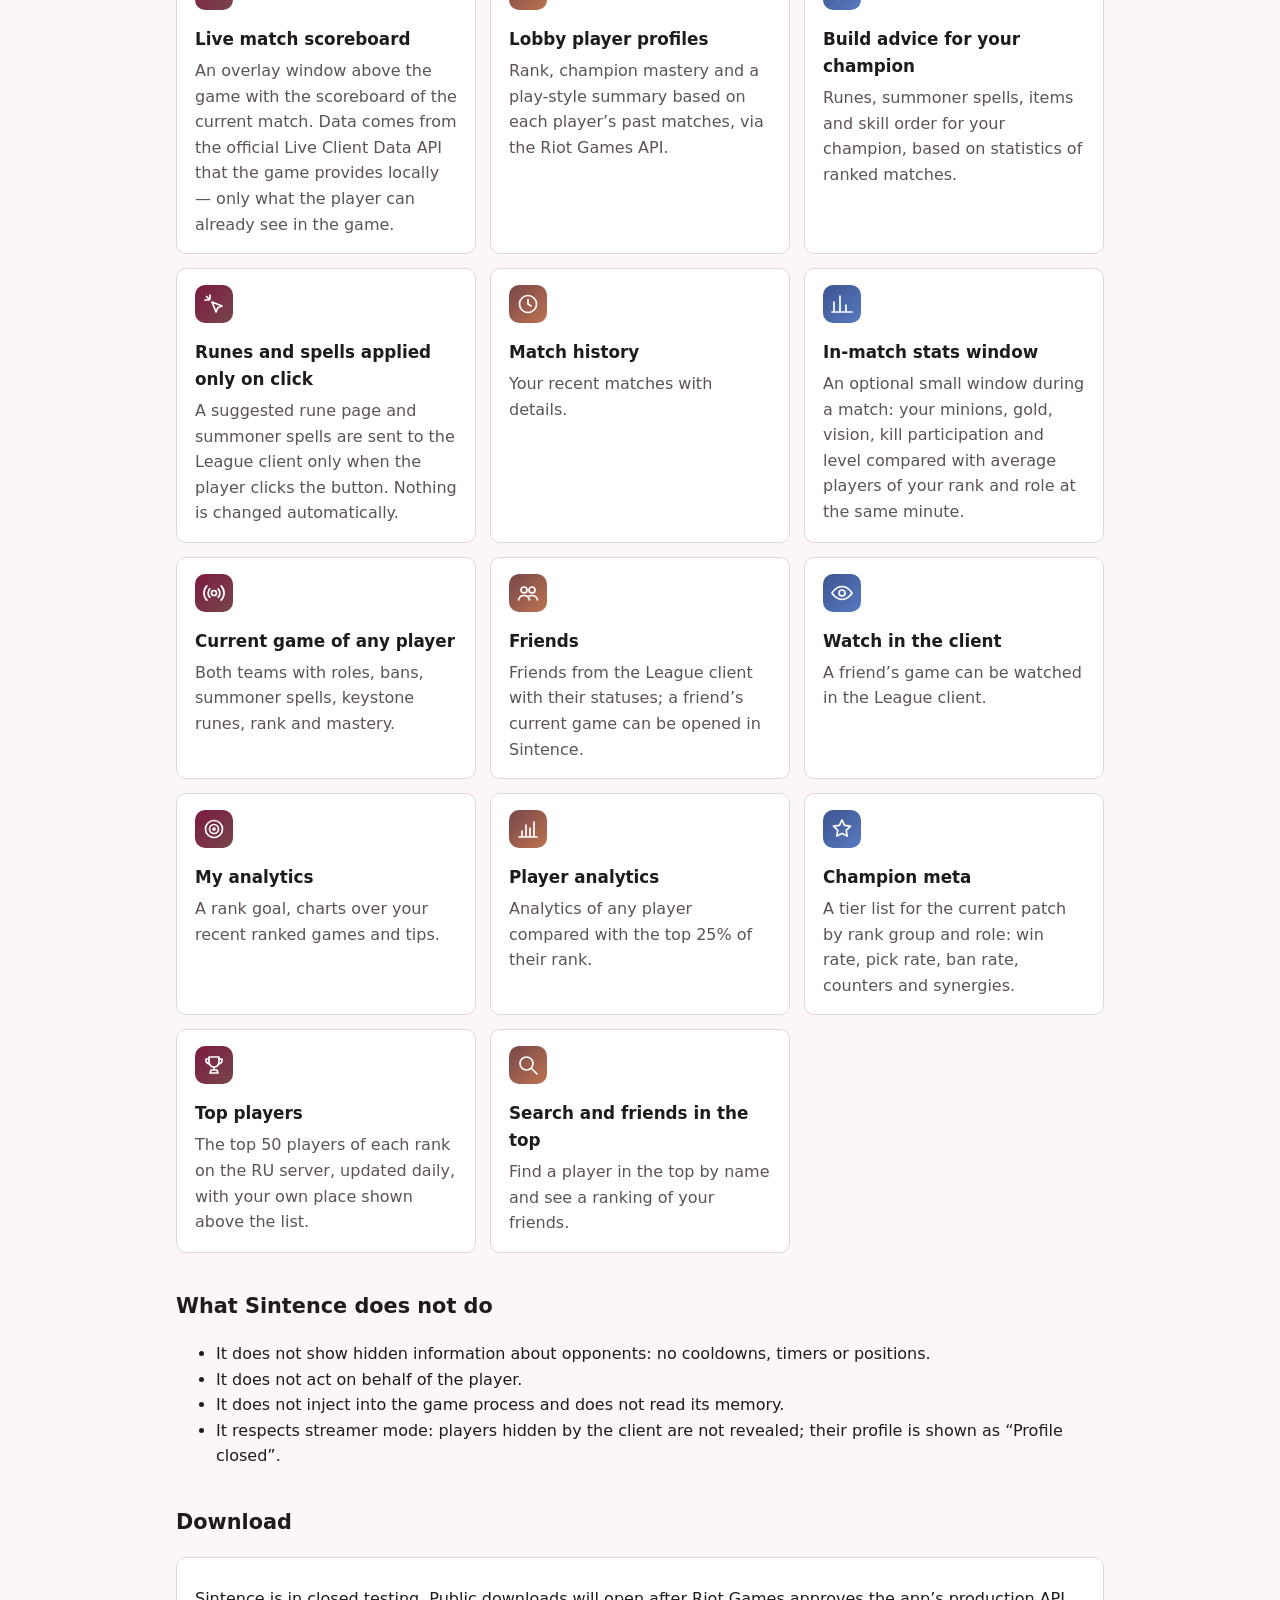
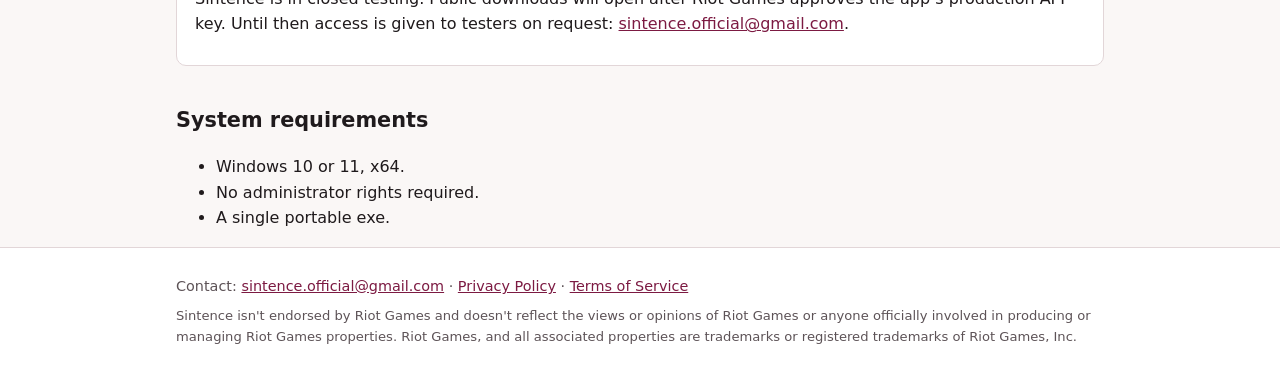
==== commit 473f75e8: "Сайт: первый экран, карусель скриншотов, карточки функций, палитра иконки 13 новых снимков (ru/en) н" ====
--- a/index.html
+++ b/index.html
@@ -12,7 +12,7 @@
 <link rel="alternate" hreflang="ru" href="https://sintence.ru/ru/">
 <link rel="alternate" hreflang="x-default" href="https://sintence.ru/">
 <link rel="icon" href="favicon.ico" sizes="32x32">
-<link rel="icon" href="favicon.svg" type="image/svg+xml">
+<link rel="icon" href="icon-192.png" type="image/png" sizes="192x192">
 <link rel="apple-touch-icon" href="apple-touch-icon.png">
 <meta name="theme-color" content="#0f1115">
 <meta property="og:type" content="website">
@@ -22,7 +22,7 @@
 <meta property="og:url" content="https://sintence.ru/">
 <meta property="og:image" content="https://sintence.ru/assets/shot-ingame-en.webp">
 <meta property="og:image:width" content="1600">
-<meta property="og:image:height" content="524">
+<meta property="og:image:height" content="476">
 <meta property="og:locale" content="en_US">
 <meta property="og:locale:alternate" content="ru_RU">
 <meta name="twitter:card" content="summary_large_image">
@@ -44,36 +44,58 @@
  }
 }
 </script>
+<script src="assets/site.js" defer></script>
 </head>
 <body>
 <header><div class="wrap">
-<a class="brand" href="index.html">Sintence</a>
+<a class="brand" href="index.html"><img src="icon-192.png" alt="" width="30" height="30">Sintence</a>
 <nav><a href="index.html" aria-current="page">About</a><a href="privacy.html">Privacy</a><a href="terms.html">Terms</a></nav>
 <a class="lang" href="ru/index.html" hreflang="ru" lang="ru">RU</a>
 </div></header>
+<section class="hero"><div class="wrap">
+<img class="hero-icon" src="icon-192.png" alt="" width="128" height="128">
+<h1>Sintence — League of Legends overlay</h1>
+<p class="slogan">Builds, runes and live match stats &mdash; right on top of League of Legends.</p>
+<p><span class="btn" aria-disabled="true">Download for Windows &mdash; coming soon</span></p>
+</div></section>
 <main class="wrap">
-<h1>Sintence — League of Legends overlay</h1>
 <p>Sintence is a free League of Legends (LoL) companion app for Windows. In champion select it suggests builds, runes and skill order and shows the ranks of lobby players; in a match it shows live stats above the game. It also has the champion meta of the current patch and the top players of the RU server.</p>
 <p class="lead">A desktop app for Windows with an overlay for League of Legends: a live match scoreboard, lobby player profiles, build advice for your champion and your match history.</p>
-<section class="shots">
-<figure><a href="assets/shot-champselect-en.webp"><img src="assets/shot-champselect-en.webp" alt="Sintence in champion select" width="1600" height="618" loading="lazy"></a><figcaption>Champion select: ally profiles, rune, spell, skill order and item advice; import to the client in one click.</figcaption></figure>
-<figure><a href="assets/shot-ingame-en.webp"><img src="assets/shot-ingame-en.webp" alt="Sintence overlay in a match" width="1600" height="524" loading="lazy"></a><figcaption>In a match: scoreboard above the game — ranks, mastery, play style and team objectives; skill and item advice against your lane opponent.</figcaption></figure>
-<figure class="narrow"><a href="assets/shot-stats-en.webp"><img src="assets/shot-stats-en.webp" alt="In-match stats window" width="190" height="120" loading="lazy"></a><figcaption>Stats window: minions, gold, vision, kill participation and level versus average players of your rank at the same minute.</figcaption></figure>
+<h2>Screenshots</h2>
+<section class="carousel reveal" aria-roledescription="carousel" aria-label="Sintence screenshots" data-prev="Previous screenshot" data-next="Next screenshot" data-dot="Screenshot">
+<div class="track" tabindex="0">
+<figure><a href="assets/shot-champselect-en.webp"><img src="assets/shot-champselect-en.webp" alt="Sintence in champion select" width="1600" height="559" loading="lazy"></a><figcaption>Champion select: ally profiles, rune, spell, skill order and item advice; import to the client in one click.</figcaption></figure>
+<figure><a href="assets/shot-ingame-en.webp"><img src="assets/shot-ingame-en.webp" alt="Sintence overlay in a match" width="1600" height="476" loading="lazy"></a><figcaption>In a match: scoreboard above the game — ranks, mastery, play style and team objectives; skill and item advice against your lane opponent.</figcaption></figure>
+<figure class="narrow"><a href="assets/shot-stats-en.webp"><img src="assets/shot-stats-en.webp" alt="In-match stats window" width="342" height="218" loading="lazy"></a><figcaption>Stats window: minions, gold, vision, kill participation and level versus average players of your rank at the same minute.</figcaption></figure>
 <figure><a href="assets/shot-profile-en.webp"><img src="assets/shot-profile-en.webp" alt="Sintence profile window" width="1600" height="960" loading="lazy"></a><figcaption>Profile: rank, roles, champions and match history by queue.</figcaption></figure>
+<figure><a href="assets/shot-livegame-en.webp"><img src="assets/shot-livegame-en.webp" alt="Current game of a player" width="1600" height="960" loading="lazy"></a><figcaption>Current game of any player: both teams with roles, bans, summoner spells, keystone runes, rank and mastery.</figcaption></figure>
+<figure><a href="assets/shot-friends-en.webp"><img src="assets/shot-friends-en.webp" alt="Friends list" width="1600" height="960" loading="lazy"></a><figcaption>Friends from the League client with their statuses; a friend&rsquo;s game can be opened or watched in the client.</figcaption></figure>
 <figure><a href="assets/shot-match-en.webp"><img src="assets/shot-match-en.webp" alt="Match breakdown" width="1600" height="960" loading="lazy"></a><figcaption>Match breakdown: both teams, damage, gold, items and the gold difference chart.</figcaption></figure>
+<figure><a href="assets/shot-analytics-en.webp"><img src="assets/shot-analytics-en.webp" alt="My analytics" width="1600" height="960" loading="lazy"></a><figcaption>My analytics: a rank goal, charts over recent ranked games and tips.</figcaption></figure>
+<figure><a href="assets/shot-player-analytics-en.webp"><img src="assets/shot-player-analytics-en.webp" alt="Player analytics" width="1600" height="960" loading="lazy"></a><figcaption>Analytics of any player compared with the top 25% of their rank.</figcaption></figure>
 <figure><a href="assets/shot-meta-en.webp"><img src="assets/shot-meta-en.webp" alt="Champion meta" width="1600" height="960" loading="lazy"></a><figcaption>Meta: champion tier list for the current patch by rank group and role — win rate, pick rate, ban rate, counters and synergies.</figcaption></figure>
 <figure><a href="assets/shot-ladder-en.webp"><img src="assets/shot-ladder-en.webp" alt="Top players" width="1600" height="960" loading="lazy"></a><figcaption>Top players of the RU server by rank: place, LP, level, top three champions and win rate. Your own row is pinned above the list.</figcaption></figure>
-<figure><a href="assets/shot-settings-en.webp"><img src="assets/shot-settings-en.webp" alt="Sintence settings" width="1600" height="875" loading="lazy"></a><figcaption>Settings: language, overlay keys, stats window, Discord status, autostart and updates.</figcaption></figure>
+<figure><a href="assets/shot-ladder-search-en.webp"><img src="assets/shot-ladder-search-en.webp" alt="Top players: search and friends" width="1600" height="960" loading="lazy"></a><figcaption>Top players: search by name and a ranking of your friends.</figcaption></figure>
+<figure><a href="assets/shot-settings-en.webp"><img src="assets/shot-settings-en.webp" alt="Sintence settings" width="1600" height="960" loading="lazy"></a><figcaption>Settings: language, overlay keys, stats window, Discord status, autostart and updates.</figcaption></figure>
+</div>
 </section>
 <h2>Features</h2>
-<div class="card"><h3>Live match scoreboard</h3><p>An overlay window above the game with the scoreboard of the current match. Data comes from the official Live Client Data API that the game provides locally &mdash; only what the player can already see in the game.</p></div>
-<div class="card"><h3>Lobby player profiles</h3><p>Rank, champion mastery and a play-style summary based on each player's past matches, via the Riot Games API.</p></div>
-<div class="card"><h3>Build advice for your champion</h3><p>Runes, summoner spells, items and skill order for your champion, based on statistics of ranked matches.</p></div>
-<div class="card"><h3>Runes and spells applied only on click</h3><p>A suggested rune page and summoner spells are sent to the League client only when the player clicks the button. Nothing is changed automatically.</p></div>
-<div class="card"><h3>Match history</h3><p>Your recent matches with details.</p></div>
-<div class="card"><h3>In-match stats window</h3><p>An optional small window during a match: your minions, gold, vision, kill participation and level compared with average players of your rank and role at the same minute.</p></div>
-<div class="card"><h3>Champion meta</h3><p>A tier list for the current patch by rank group and role: win rate, pick rate, ban rate, counters and synergies.</p></div>
-<div class="card"><h3>Top players</h3><p>The top 50 players of each rank on the RU server, updated daily, with your own place shown above the list.</p></div>
+<div class="features reveal">
+<div class="card feature"><svg class="ico" viewBox="0 0 24 24" aria-hidden="true" focusable="false"><rect x="3" y="4" width="18" height="14" rx="2"/><path d="M3 9h18M9 9v9M15 9v9"/></svg><h3>Live match scoreboard</h3><p>An overlay window above the game with the scoreboard of the current match. Data comes from the official Live Client Data API that the game provides locally &mdash; only what the player can already see in the game.</p></div>
+<div class="card feature"><svg class="ico" viewBox="0 0 24 24" aria-hidden="true" focusable="false"><circle cx="9" cy="8" r="3.5"/><path d="M2.5 20c.8-3.6 3.4-5.5 6.5-5.5s5.7 1.9 6.5 5.5"/><circle cx="17" cy="9" r="2.5"/><path d="M17.5 14.5c2 .4 3.4 2 4 4.5"/></svg><h3>Lobby player profiles</h3><p>Rank, champion mastery and a play-style summary based on each player&rsquo;s past matches, via the Riot Games API.</p></div>
+<div class="card feature"><svg class="ico" viewBox="0 0 24 24" aria-hidden="true" focusable="false"><path d="M14.5 4.5a4.5 4.5 0 0 0-5.6 5.6L3.5 15.5l5 5 5.4-5.4a4.5 4.5 0 0 0 5.6-5.6l-2.8 2.8-2.8-.7-.7-2.8z"/></svg><h3>Build advice for your champion</h3><p>Runes, summoner spells, items and skill order for your champion, based on statistics of ranked matches.</p></div>
+<div class="card feature"><svg class="ico" viewBox="0 0 24 24" aria-hidden="true" focusable="false"><path d="M8 3v4M3 8h4M4.5 4.5l2.2 2.2"/><path d="M10 10l10 4-4.2 1.8L14 20z"/></svg><h3>Runes and spells applied only on click</h3><p>A suggested rune page and summoner spells are sent to the League client only when the player clicks the button. Nothing is changed automatically.</p></div>
+<div class="card feature"><svg class="ico" viewBox="0 0 24 24" aria-hidden="true" focusable="false"><circle cx="12" cy="12" r="8.5"/><path d="M12 7.5V12l3 2"/></svg><h3>Match history</h3><p>Your recent matches with details.</p></div>
+<div class="card feature"><svg class="ico" viewBox="0 0 24 24" aria-hidden="true" focusable="false"><path d="M4 20V10M10 20V4M16 20v-7M22 20H2"/></svg><h3>In-match stats window</h3><p>An optional small window during a match: your minions, gold, vision, kill participation and level compared with average players of your rank and role at the same minute.</p></div>
+<div class="card feature"><svg class="ico" viewBox="0 0 24 24" aria-hidden="true" focusable="false"><circle cx="12" cy="12" r="2.5"/><path d="M7.8 7.8a6 6 0 0 0 0 8.4M16.2 7.8a6 6 0 0 1 0 8.4M4.9 4.9a10 10 0 0 0 0 14.2M19.1 4.9a10 10 0 0 1 0 14.2"/></svg><h3>Current game of any player</h3><p>Both teams with roles, bans, summoner spells, keystone runes, rank and mastery.</p></div>
+<div class="card feature"><svg class="ico" viewBox="0 0 24 24" aria-hidden="true" focusable="false"><circle cx="8" cy="9" r="3"/><circle cx="16" cy="9" r="3"/><path d="M2.5 19c.6-3 2.8-4.5 5.5-4.5s4.9 1.5 5.5 4.5M13 15c.9-.4 1.9-.5 3-.5 2.7 0 4.9 1.5 5.5 4.5"/></svg><h3>Friends</h3><p>Friends from the League client with their statuses; a friend&rsquo;s current game can be opened in Sintence.</p></div>
+<div class="card feature"><svg class="ico" viewBox="0 0 24 24" aria-hidden="true" focusable="false"><path d="M2 12s3.6-6.5 10-6.5S22 12 22 12s-3.6 6.5-10 6.5S2 12 2 12z"/><circle cx="12" cy="12" r="3"/></svg><h3>Watch in the client</h3><p>A friend&rsquo;s game can be watched in the League client.</p></div>
+<div class="card feature"><svg class="ico" viewBox="0 0 24 24" aria-hidden="true" focusable="false"><circle cx="12" cy="12" r="8.5"/><circle cx="12" cy="12" r="4.5"/><circle cx="12" cy="12" r="1"/></svg><h3>My analytics</h3><p>A rank goal, charts over your recent ranked games and tips.</p></div>
+<div class="card feature"><svg class="ico" viewBox="0 0 24 24" aria-hidden="true" focusable="false"><path d="M3 20h18M6 20v-6M10 20V8M14 20v-9M18 20V5"/></svg><h3>Player analytics</h3><p>Analytics of any player compared with the top 25% of their rank.</p></div>
+<div class="card feature"><svg class="ico" viewBox="0 0 24 24" aria-hidden="true" focusable="false"><path d="M12 3l2.6 5.4 5.9.8-4.3 4.1 1 5.8L12 16.4 6.8 19.1l1-5.8L3.5 9.2l5.9-.8z"/></svg><h3>Champion meta</h3><p>A tier list for the current patch by rank group and role: win rate, pick rate, ban rate, counters and synergies.</p></div>
+<div class="card feature"><svg class="ico" viewBox="0 0 24 24" aria-hidden="true" focusable="false"><path d="M7 4h10v5a5 5 0 0 1-10 0z"/><path d="M7 6H4v1.5A3.5 3.5 0 0 0 7.5 11M17 6h3v1.5a3.5 3.5 0 0 1-3.5 3.5M12 14v3M8 20h8l-1-3H9z"/></svg><h3>Top players</h3><p>The top 50 players of each rank on the RU server, updated daily, with your own place shown above the list.</p></div>
+<div class="card feature"><svg class="ico" viewBox="0 0 24 24" aria-hidden="true" focusable="false"><circle cx="10.5" cy="10.5" r="6.5"/><path d="M15.5 15.5L21 21"/></svg><h3>Search and friends in the top</h3><p>Find a player in the top by name and see a ranking of your friends.</p></div>
+</div>
 <h2>What Sintence does not do</h2>
 <ul>
 <li>It does not show hidden information about opponents: no cooldowns, timers or positions.</li>
@@ -82,7 +104,7 @@
 <li>It respects streamer mode: players hidden by the client are not revealed; their profile is shown as &ldquo;Profile closed&rdquo;.</li>
 </ul>
 <h2 id="download">Download</h2>
-<div class="card download"><p><span class="btn" aria-disabled="true">Download for Windows &mdash; coming soon</span></p>
+<div class="card download reveal">
 <p>Sintence is in closed testing. Public downloads will open after Riot Games approves the app&rsquo;s production API key. Until then access is given to testers on request: <a href="mailto:sintence.official@gmail.com">sintence.official@gmail.com</a>.</p></div>
 <h2>System requirements</h2>
 <ul>
--- a/assets/style.css
+++ b/assets/style.css
@@ -1,17 +1,23 @@
-:root{--bg:#0f1115;--panel:#171a21;--text:#e6e8ec;--muted:#9aa1ad;--accent:#6aa9ff;--border:#2a2f3a}
-@media (prefers-color-scheme: light){:root{--bg:#fafafa;--panel:#fff;--text:#1b1d22;--muted:#5a606b;--accent:#1f5fbf;--border:#dcdfe5}}
+/* Палитра иконки: коричневый #78464a, терракота #bd7350, бордовый #7c1a42, синий #577ac0.
+   Для текста на тёмном фоне — осветлённые оттенки (контраст ≥ 4.5:1). */
+:root{--bg:#110d10;--panel:#1b1519;--text:#ece6e7;--muted:#b0a5a8;--accent:#e3a383;--accent2:#9db3e3;--border:#3a2a30;
+--brown:#78464a;--terra:#bd7350;--wine:#7c1a42;--blue:#577ac0;--btn-text:#fff}
+@media (prefers-color-scheme: light){:root{--bg:#faf7f6;--panel:#fff;--text:#1f1a1c;--muted:#5d5357;--accent:#7c1a42;--accent2:#3a5a9e;--border:#e2d6d8}}
 *{box-sizing:border-box}
 html{-webkit-text-size-adjust:100%}
-body{margin:0;background:var(--bg);color:var(--text);font:16px/1.6 system-ui,-apple-system,"Segoe UI",Roboto,sans-serif;overflow-wrap:anywhere}
-a{color:var(--accent)}
-.wrap{max-width:860px;margin:0 auto;padding:0 16px}
+body{margin:0;background:var(--bg);color:var(--text);font:16px/1.6 system-ui,-apple-system,"Segoe UI",Roboto,sans-serif;overflow-wrap:anywhere;overflow-x:hidden}
+a{color:var(--accent);transition:color .2s}
+a:hover{color:var(--accent2)}
+.wrap{max-width:960px;margin:0 auto;padding:0 16px}
 header{border-bottom:1px solid var(--border);background:var(--panel)}
-header .wrap{display:flex;flex-wrap:wrap;align-items:center;gap:8px 20px;padding-top:12px;padding-bottom:12px}
-.brand{font-weight:700;font-size:1.25rem;text-decoration:none;color:var(--text);margin-right:auto}
+header .wrap{display:flex;flex-wrap:wrap;align-items:center;gap:8px 20px;padding-top:10px;padding-bottom:10px}
+.brand{display:inline-flex;align-items:center;gap:10px;font-weight:700;font-size:1.25rem;text-decoration:none;color:var(--text);margin-right:auto}
+.brand img{width:30px;height:30px;border-radius:7px}
 nav{display:flex;flex-wrap:wrap;gap:4px 16px}
 nav a{text-decoration:none}
 nav a[aria-current]{color:var(--text);font-weight:600}
-.lang{border:1px solid var(--border);border-radius:6px;padding:2px 8px;text-decoration:none;font-size:.9rem}
+.lang{border:1px solid var(--border);border-radius:6px;padding:2px 8px;text-decoration:none;font-size:.9rem;transition:border-color .2s,color .2s}
+.lang:hover{border-color:var(--terra)}
 main{padding:24px 0 40px}
 h1{font-size:1.9rem;line-height:1.25;margin:.4em 0}
 h2{font-size:1.3rem;margin-top:1.8em}
@@ -26,8 +32,50 @@
 footer p{margin:.5em 0}
 .legal{font-size:.82rem}
 .btn{display:inline-block;padding:.6em 1.2em;border-radius:8px;border:1px solid var(--border);background:var(--bg);color:var(--muted);font-weight:600;cursor:not-allowed;user-select:none}
-.shots{display:grid;gap:18px;margin:20px 0}
-.shots figure{margin:0}
-.shots img{display:block;width:100%;height:auto;border:1px solid var(--border);border-radius:8px}
-.shots .narrow img{max-width:390px}
-.shots figcaption{color:var(--muted);font-size:.9rem;margin-top:6px}
+
+/* Первый экран */
+.hero{color:#fff;text-align:center;padding:56px 0 48px;
+background:linear-gradient(120deg,#2a1218,var(--wine),var(--brown),var(--terra),#34487a,var(--wine));background-size:300% 300%;animation:hero-bg 24s ease-in-out infinite alternate}
+.hero h1{font-size:clamp(1.7rem,4.5vw,2.8rem);margin:.3em 0 .2em;text-shadow:0 2px 12px rgba(0,0,0,.45)}
+.hero .slogan{font-size:clamp(1.05rem,2.4vw,1.3rem);margin:0 auto 1.2em;max-width:36em;color:#fff;text-shadow:0 1px 8px rgba(0,0,0,.5)}
+.hero-icon{display:block;margin:0 auto;width:128px;height:128px;border-radius:28px;box-shadow:0 10px 30px rgba(0,0,0,.45);animation:rise .7s ease-out both}
+.hero .btn{background:rgba(17,13,16,.55);border-color:rgba(255,255,255,.35);color:#f1e6e8;backdrop-filter:blur(4px)}
+@keyframes hero-bg{from{background-position:0% 50%}to{background-position:100% 50%}}
+
+/* Плавное появление */
+.reveal,main>h2,main>p{animation:rise .6s ease-out both}
+@keyframes rise{from{opacity:0;transform:translateY(12px)}to{opacity:1;transform:none}}
+
+/* Карусель: без JS — лента со scroll-snap */
+.carousel{position:relative;margin:16px 0}
+.track{display:flex;gap:16px;overflow-x:auto;scroll-snap-type:x mandatory;-webkit-overflow-scrolling:touch;padding-bottom:8px;border-radius:10px}
+.track:focus-visible{outline:2px solid var(--accent);outline-offset:4px}
+.track figure{flex:0 0 100%;margin:0;scroll-snap-align:start;min-width:0}
+.track img{display:block;width:100%;height:auto;border:1px solid var(--border);border-radius:8px;background:var(--panel)}
+.track .narrow img{width:auto;max-width:100%;margin:0 auto;image-rendering:auto}
+.track .narrow a{display:block;text-align:center}
+.track figcaption{color:var(--muted);font-size:.95rem;margin-top:8px;text-align:center}
+.carousel.js .track{scrollbar-width:none}
+.carousel.js .track::-webkit-scrollbar{display:none}
+.controls{display:flex;align-items:center;justify-content:center;gap:12px;margin-top:10px}
+.nav-btn{width:40px;height:40px;border-radius:50%;border:1px solid var(--border);background:var(--panel);color:var(--text);font-size:1.15rem;cursor:pointer;transition:background .2s,border-color .2s,transform .2s}
+.nav-btn:hover,.nav-btn:focus-visible{background:var(--wine);border-color:var(--terra);color:#fff;transform:scale(1.06)}
+.dots{display:flex;flex-wrap:wrap;justify-content:center;gap:6px}
+.dot{width:10px;height:10px;padding:0;border-radius:50%;border:1px solid var(--terra);background:transparent;cursor:pointer;transition:background .2s,transform .2s}
+.dot:hover{transform:scale(1.3)}
+.dot[aria-current]{background:var(--terra)}
+.nav-btn:focus-visible,.dot:focus-visible{outline:2px solid var(--accent2);outline-offset:2px}
+
+/* Карточки функций */
+.features{display:grid;grid-template-columns:repeat(auto-fill,minmax(260px,1fr));gap:14px;margin:14px 0}
+.feature{margin:0;padding:16px 18px;transition:border-color .25s,transform .25s,box-shadow .25s}
+.feature:hover{border-color:var(--terra);transform:translateY(-3px);box-shadow:0 8px 22px rgba(124,26,66,.28)}
+.feature h3{margin:.5em 0 .3em;font-size:1.05rem}
+.feature p{margin:0;color:var(--muted)}
+.ico{width:38px;height:38px;padding:7px;border-radius:10px;background:linear-gradient(135deg,var(--wine),var(--brown));color:#fff;fill:none;stroke:currentColor;stroke-width:1.7;stroke-linecap:round;stroke-linejoin:round}
+.feature:nth-child(3n+2) .ico{background:linear-gradient(135deg,var(--brown),var(--terra))}
+.feature:nth-child(3n) .ico{background:linear-gradient(135deg,#3d5590,var(--blue))}
+
+@media (prefers-reduced-motion: reduce){
+*,*::before,*::after{animation:none!important;transition:none!important;scroll-behavior:auto!important}
+}
